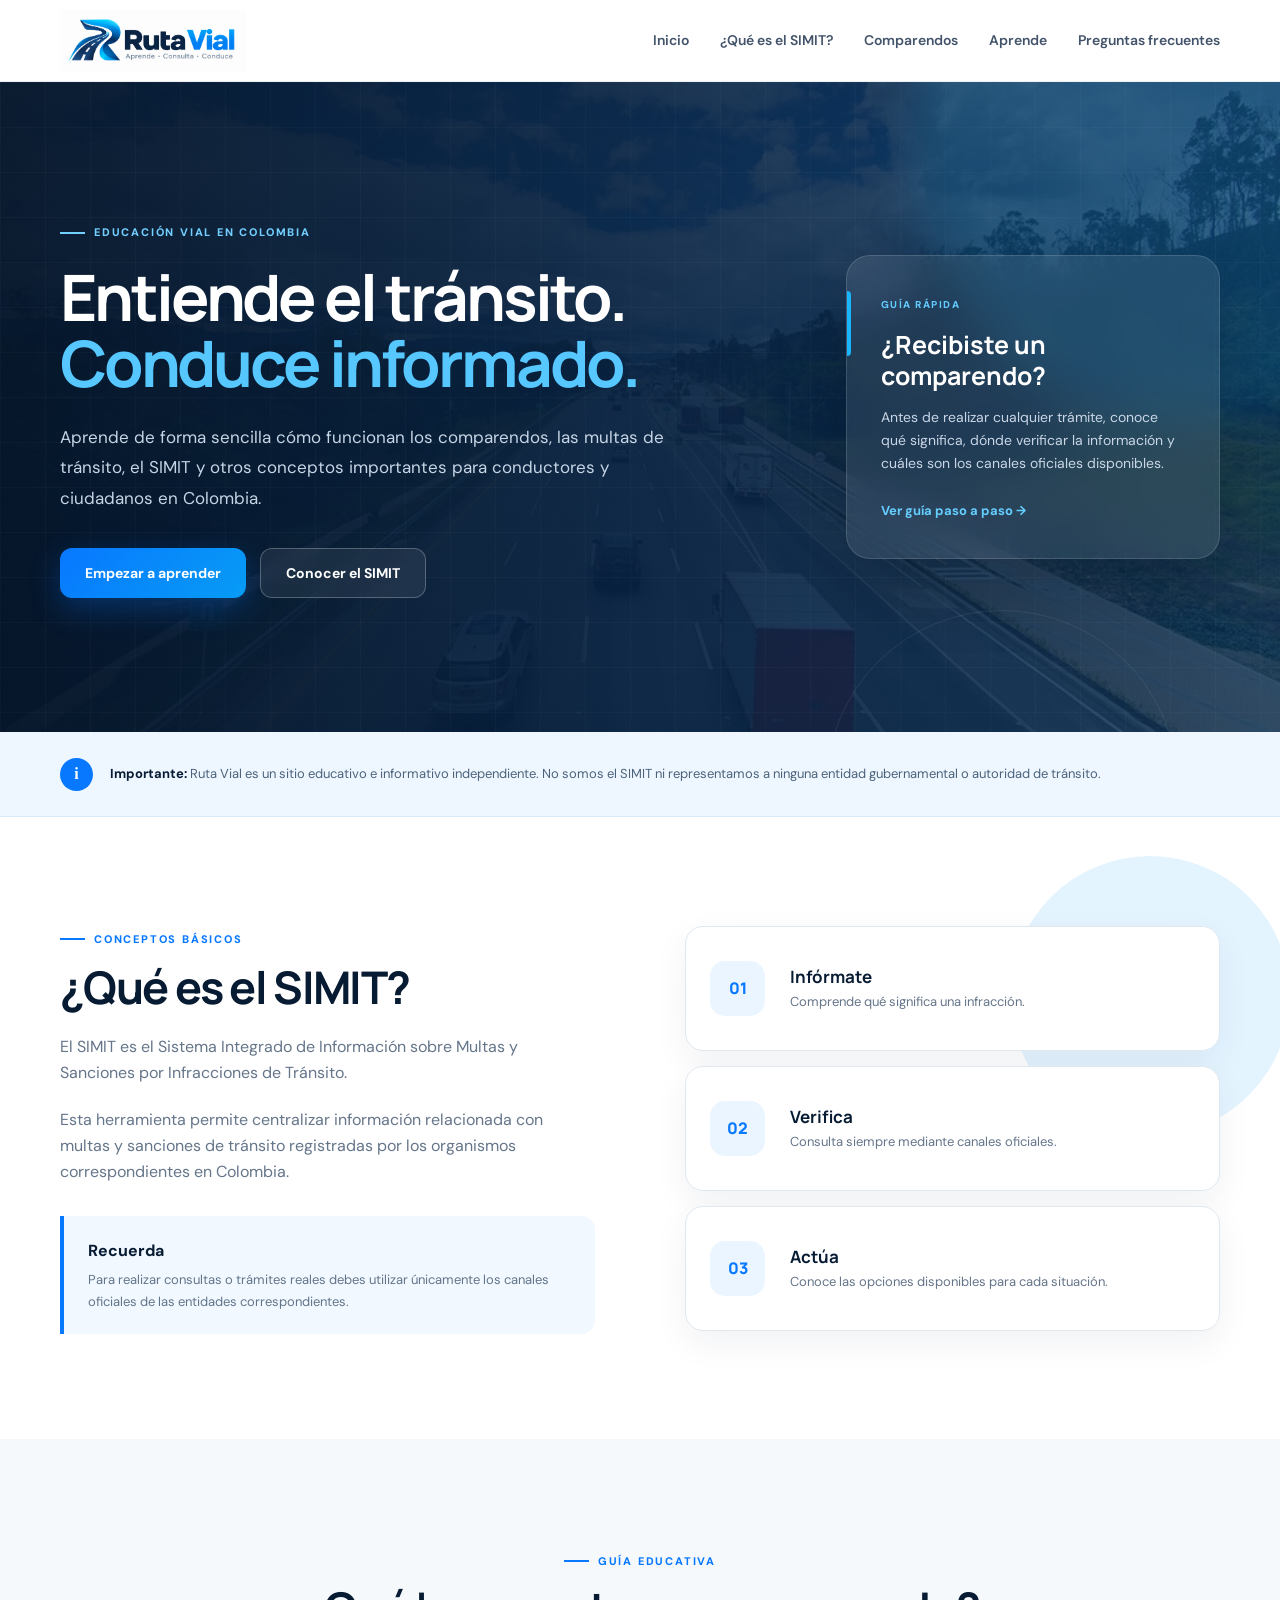
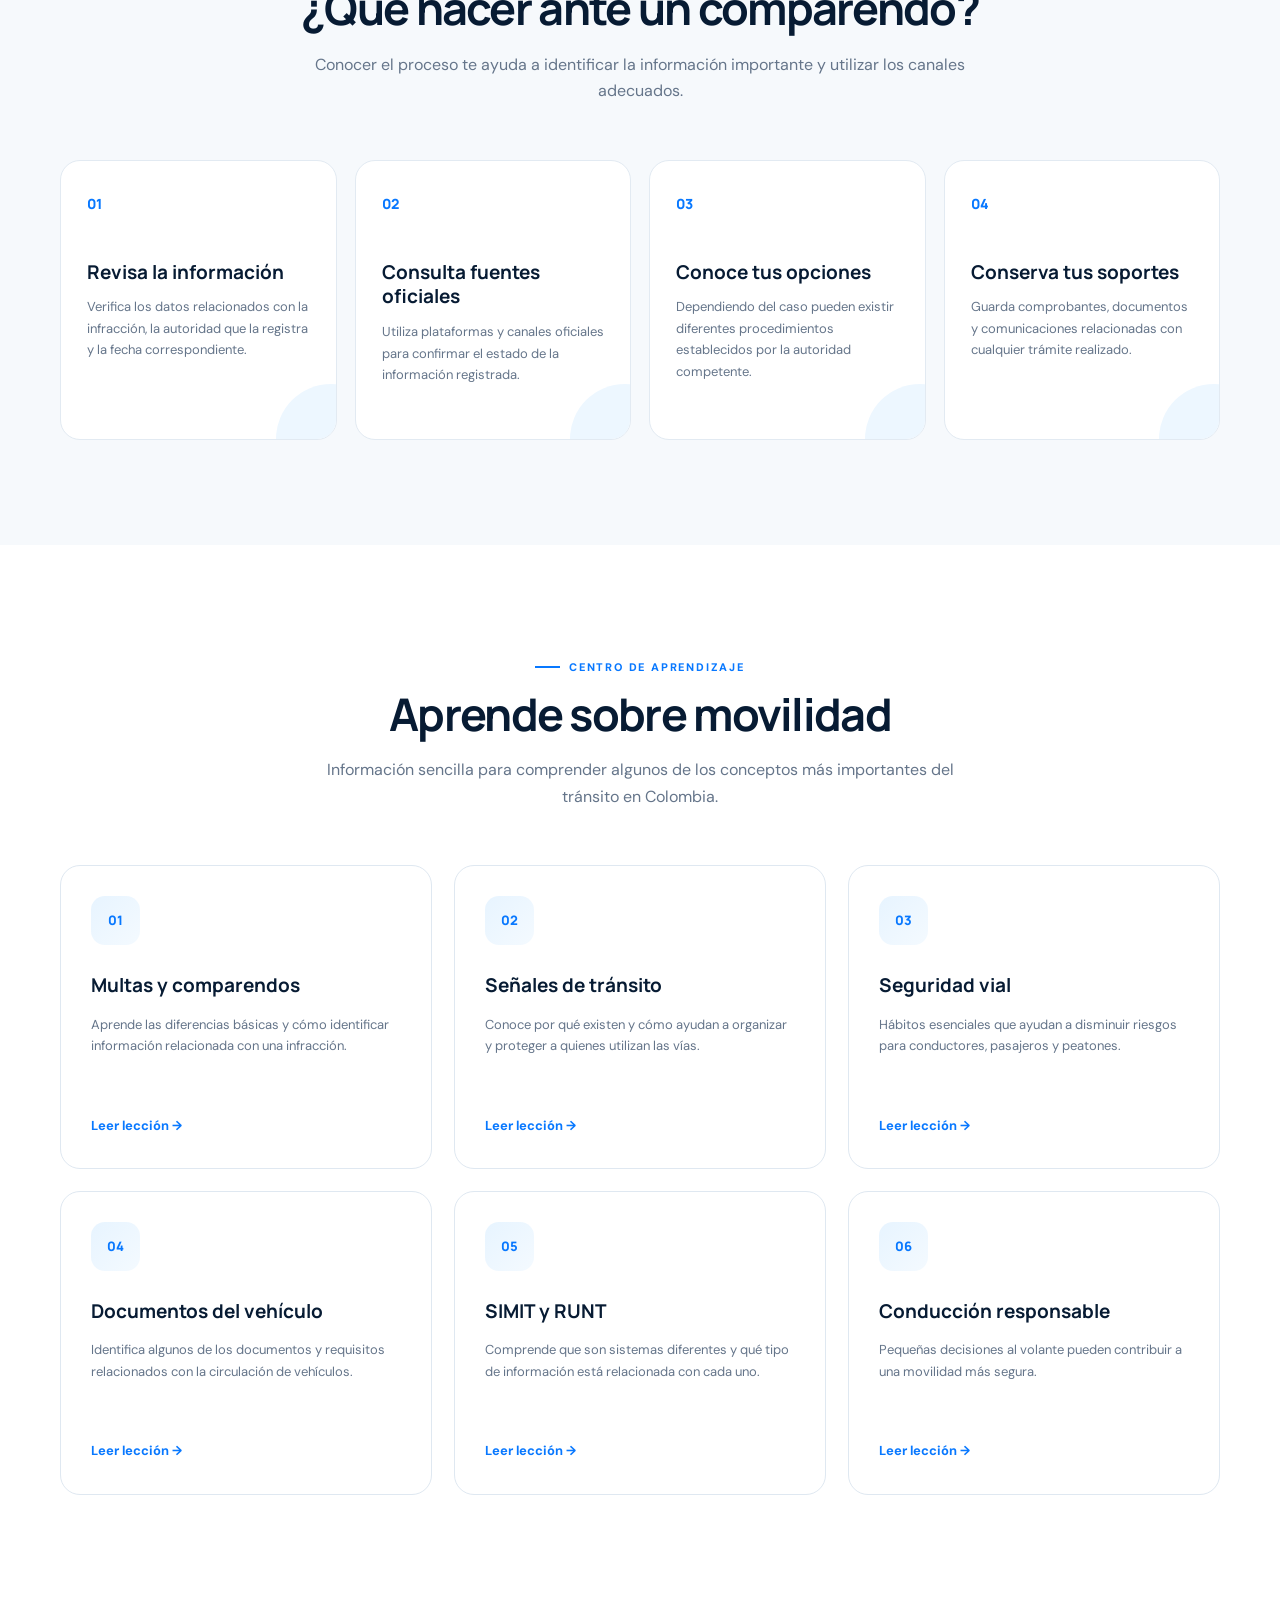
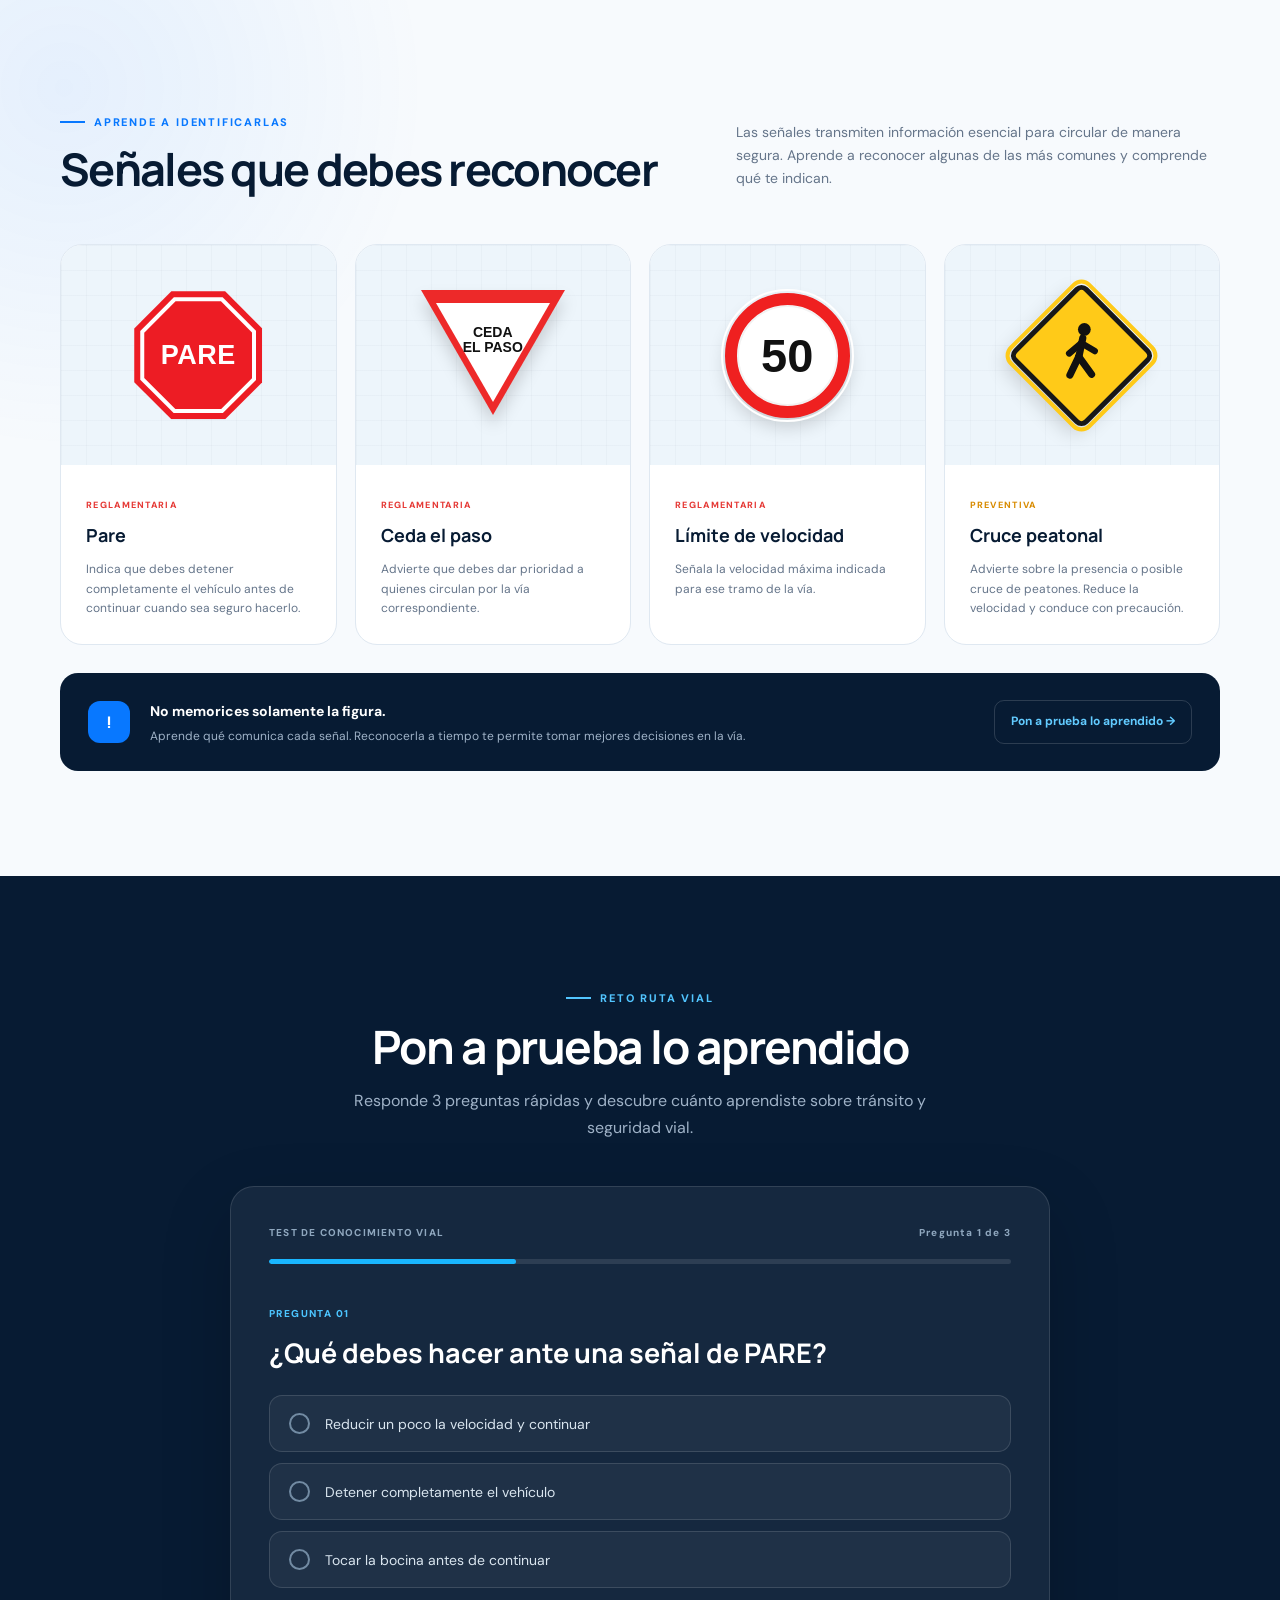
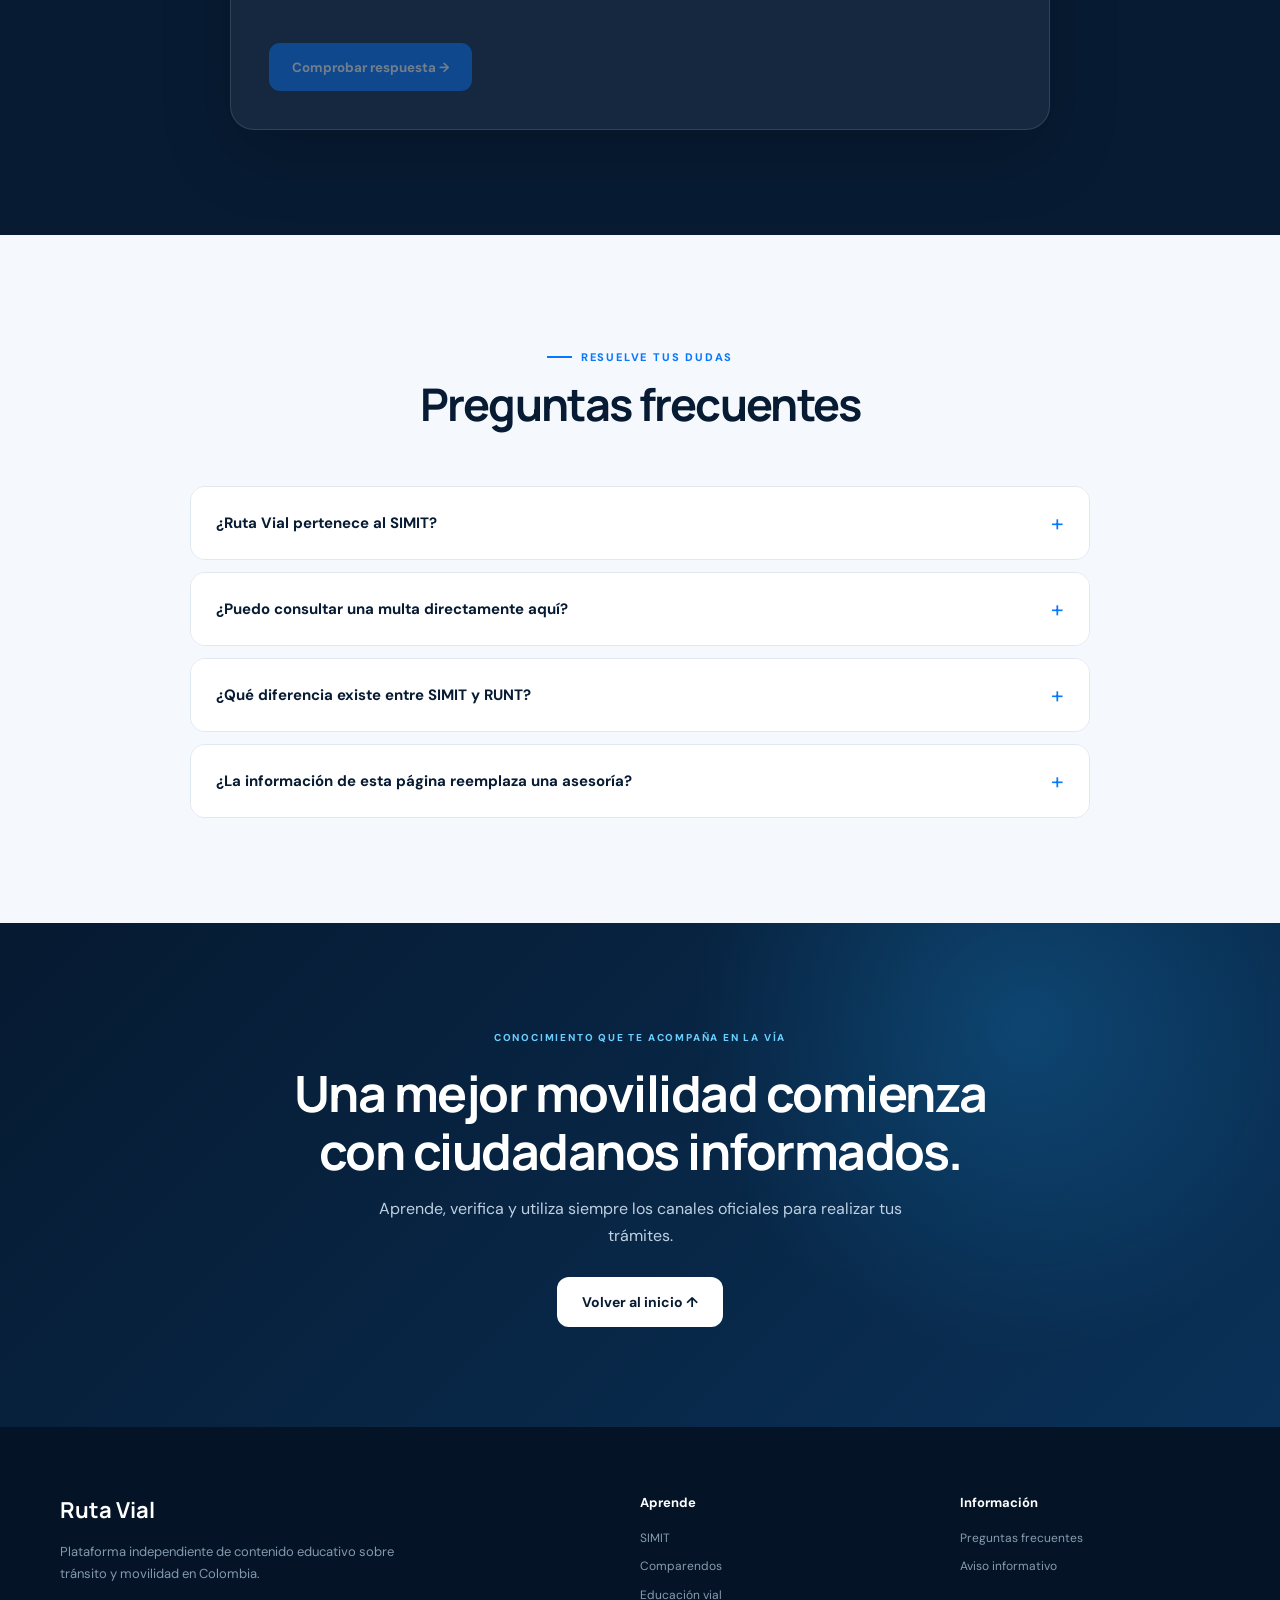
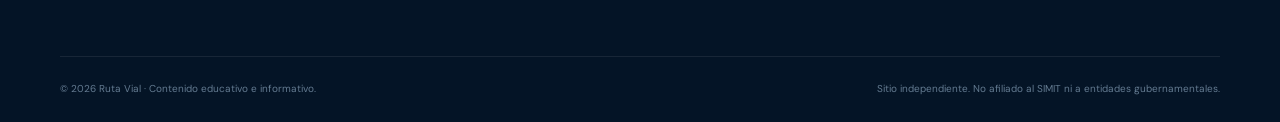
==== index.html @ 4fb07c7c "Add files via upload" ====
<!DOCTYPE html>
<html lang="es">
<head>
    <meta charset="UTF-8">
    <meta name="viewport" content="width=device-width, initial-scale=1.0">

    <title>Ruta Vial | Aprende sobre tránsito y movilidad</title>

    <meta name="description"
          content="Portal educativo sobre tránsito, movilidad, comparendos, seguridad vial y herramientas de consulta en Colombia.">

    <link rel="stylesheet" href="estilos.css">
</head>

<body>

    <!-- =========================
         ENCABEZADO
    ========================== -->
    <header class="header">
        <div class="container nav-container">
             <a href="#inicio" class="logo">
             <img src="imagenes/logo-ruta-vial.png"
                alt="Ruta Vial - Aprende, Consulta, Conduce"
                class="logo-img">
            </a>

            <nav class="nav" id="nav">
                <a href="#inicio">Inicio</a>
                <a href="#simit">¿Qué es el SIMIT?</a>
                <a href="#comparendos">Comparendos</a>
                <a href="#aprende">Aprende</a>
                <a href="#preguntas">Preguntas frecuentes</a>
            </nav>

            <button class="menu-btn" id="menuBtn" aria-label="Abrir menú">
                ☰
            </button>

        </div>
    </header>


    <main>

        <!-- =========================
             PORTADA
        ========================== -->
        <section class="hero" id="inicio">

            <div class="hero-overlay"></div>

            <div class="container hero-content">

                <div class="hero-text">

                    <span class="hero-tag">
                        EDUCACIÓN VIAL EN COLOMBIA
                    </span>

                    <h1>
                        Entiende el tránsito.
                        <span>Conduce informado.</span>
                    </h1>

                    <p>
                        Aprende de forma sencilla cómo funcionan los comparendos,
                        las multas de tránsito, el SIMIT y otros conceptos importantes
                        para conductores y ciudadanos en Colombia.
                    </p>

                    <div class="hero-buttons">
                        <a href="#aprende" class="btn btn-primary">
                            Empezar a aprender
                        </a>

                        <a href="#simit" class="btn btn-secondary">
                            Conocer el SIMIT
                        </a>
                    </div>

                </div>

                <div class="hero-card">

                    <span class="card-label">GUÍA RÁPIDA</span>

                    <h3>¿Recibiste un comparendo?</h3>

                    <p>
                        Antes de realizar cualquier trámite, conoce qué significa,
                        dónde verificar la información y cuáles son los canales
                        oficiales disponibles.
                    </p>

                    <a href="#comparendos">
                        Ver guía paso a paso →
                    </a>

                </div>

            </div>

        </section>


        <!-- =========================
             AVISO INFORMATIVO
        ========================== -->
        <section class="notice">
            <div class="container notice-content">

                <div class="notice-icon">i</div>

                <p>
                    <strong>Importante:</strong>
                    Ruta Vial es un sitio educativo e informativo independiente.
                    No somos el SIMIT ni representamos a ninguna entidad gubernamental
                    o autoridad de tránsito.
                </p>

            </div>
        </section>


        <!-- =========================
             QUÉ ES EL SIMIT
        ========================== -->
        <section class="section simit-section" id="simit">

            <div class="container two-columns">

                <div class="section-text">

                    <span class="section-tag">
                        CONCEPTOS BÁSICOS
                    </span>

                    <h2>¿Qué es el SIMIT?</h2>

                    <p>
                        El SIMIT es el Sistema Integrado de Información sobre
                        Multas y Sanciones por Infracciones de Tránsito.
                    </p>

                    <p>
                        Esta herramienta permite centralizar información relacionada
                        con multas y sanciones de tránsito registradas por los
                        organismos correspondientes en Colombia.
                    </p>

                    <div class="info-box">
                        <strong>Recuerda</strong>

                        <p>
                            Para realizar consultas o trámites reales debes utilizar
                            únicamente los canales oficiales de las entidades
                            correspondientes.
                        </p>
                    </div>

                </div>


                <div class="simit-visual">

                    <div class="visual-card">
                        <span>01</span>
                        <h3>Infórmate</h3>
                        <p>Comprende qué significa una infracción.</p>
                    </div>

                    <div class="visual-card">
                        <span>02</span>
                        <h3>Verifica</h3>
                        <p>Consulta siempre mediante canales oficiales.</p>
                    </div>

                    <div class="visual-card">
                        <span>03</span>
                        <h3>Actúa</h3>
                        <p>Conoce las opciones disponibles para cada situación.</p>
                    </div>

                </div>

            </div>

        </section>


        <!-- =========================
             COMPARENDOS
        ========================== -->
        <section class="section comparendos-section" id="comparendos">

            <div class="container">

                <div class="section-header">

                    <span class="section-tag">GUÍA EDUCATIVA</span>

                    <h2>¿Qué hacer ante un comparendo?</h2>

                    <p>
                        Conocer el proceso te ayuda a identificar la información
                        importante y utilizar los canales adecuados.
                    </p>

                </div>


                <div class="steps">

                    <article class="step-card">
                        <span class="step-number">01</span>

                        <h3>Revisa la información</h3>

                        <p>
                            Verifica los datos relacionados con la infracción,
                            la autoridad que la registra y la fecha correspondiente.
                        </p>
                    </article>


                    <article class="step-card">
                        <span class="step-number">02</span>

                        <h3>Consulta fuentes oficiales</h3>

                        <p>
                            Utiliza plataformas y canales oficiales para confirmar
                            el estado de la información registrada.
                        </p>
                    </article>


                    <article class="step-card">
                        <span class="step-number">03</span>

                        <h3>Conoce tus opciones</h3>

                        <p>
                            Dependiendo del caso pueden existir diferentes
                            procedimientos establecidos por la autoridad competente.
                        </p>
                    </article>


                    <article class="step-card">
                        <span class="step-number">04</span>

                        <h3>Conserva tus soportes</h3>

                        <p>
                            Guarda comprobantes, documentos y comunicaciones
                            relacionadas con cualquier trámite realizado.
                        </p>
                    </article>

                </div>

            </div>

        </section>


        <!-- =========================
             CENTRO DE APRENDIZAJE
        ========================== -->
        <section class="section learn-section" id="aprende">

            <div class="container">

                <div class="section-header">
                    <span class="section-tag">CENTRO DE APRENDIZAJE</span>

                    <h2>Aprende sobre movilidad</h2>

                    <p>
                        Información sencilla para comprender algunos de los
                        conceptos más importantes del tránsito en Colombia.
                    </p>
                </div>


                <div class="learning-grid">

                    <article class="learning-card">
                        <div class="learning-icon">01</div>

                        <h3>Multas y comparendos</h3>

                        <p>
                            Aprende las diferencias básicas y cómo identificar
                            información relacionada con una infracción.
                        </p>

                        <button class="learn-btn" data-topic="multas">
                            Leer lección
                        </button>
                    </article>


                    <article class="learning-card">
                        <div class="learning-icon">02</div>

                        <h3>Señales de tránsito</h3>

                        <p>
                            Conoce por qué existen y cómo ayudan a organizar
                            y proteger a quienes utilizan las vías.
                        </p>

                        <button class="learn-btn" data-topic="senales">
                            Leer lección
                        </button>
                    </article>


                    <article class="learning-card">
                        <div class="learning-icon">03</div>

                        <h3>Seguridad vial</h3>

                        <p>
                            Hábitos esenciales que ayudan a disminuir riesgos
                            para conductores, pasajeros y peatones.
                        </p>

                        <button class="learn-btn" data-topic="seguridad">
                            Leer lección
                        </button>
                    </article>


                    <article class="learning-card">
                        <div class="learning-icon">04</div>

                        <h3>Documentos del vehículo</h3>

                        <p>
                            Identifica algunos de los documentos y requisitos
                            relacionados con la circulación de vehículos.
                        </p>

                        <button class="learn-btn" data-topic="documentos">
                            Leer lección
                        </button>
                    </article>


                    <article class="learning-card">
                        <div class="learning-icon">05</div>

                        <h3>SIMIT y RUNT</h3>

                        <p>
                            Comprende que son sistemas diferentes y qué tipo
                            de información está relacionada con cada uno.
                        </p>

                        <button class="learn-btn" data-topic="sistemas">
                            Leer lección
                        </button>
                    </article>


                    <article class="learning-card">
                        <div class="learning-icon">06</div>

                        <h3>Conducción responsable</h3>

                        <p>
                            Pequeñas decisiones al volante pueden contribuir
                            a una movilidad más segura.
                        </p>

                        <button class="learn-btn" data-topic="conduccion">
                            Leer lección
                        </button>
                    </article>

                </div>

            </div>

        </section>
           <!-- =========================
     SEÑALES DE TRÁNSITO
========================== -->
<section class="section signs-section" id="senales">

    <div class="container">

        <div class="signs-heading">

            <div>
                <span class="section-tag">APRENDE A IDENTIFICARLAS</span>
                <h2>Señales que debes reconocer</h2>
            </div>

            <p>
                Las señales transmiten información esencial para circular
                de manera segura. Aprende a reconocer algunas de las más
                comunes y comprende qué te indican.
            </p>

        </div>


        <div class="signs-grid">

            <!-- PARE -->
            <article class="sign-card">
                <div class="sign-visual">
                    <div class="stop-sign">
                        <span>PARE</span>
                    </div>
                </div>

                <div class="sign-info">
                    <span class="sign-type">REGLAMENTARIA</span>
                    <h3>Pare</h3>
                    <p>
                        Indica que debes detener completamente el vehículo
                        antes de continuar cuando sea seguro hacerlo.
                    </p>
                </div>
            </article>


            <!-- CEDA EL PASO -->
            <article class="sign-card">
                <div class="sign-visual">
                    <div class="yield-sign">
                        <div></div>
                    </div>
                </div>

                <div class="sign-info">
                    <span class="sign-type">REGLAMENTARIA</span>
                    <h3>Ceda el paso</h3>
                    <p>
                        Advierte que debes dar prioridad a quienes circulan
                        por la vía correspondiente.
                    </p>
                </div>
            </article>


            <!-- VELOCIDAD -->
            <article class="sign-card">
                <div class="sign-visual">
                    <div class="speed-sign">
                        <span>50</span>
                    </div>
                </div>

                <div class="sign-info">
                    <span class="sign-type">REGLAMENTARIA</span>
                    <h3>Límite de velocidad</h3>
                    <p>
                        Señala la velocidad máxima indicada para ese tramo
                        de la vía.
                    </p>
                </div>
            </article>

            
        <!-- CRUCE PEATONAL -->
<article class="sign-card">

    <div class="sign-visual">
     <div class="pedestrian-sign">
    <svg class="pedestrian-svg"
         viewBox="0 0 64 90"
         xmlns="http://www.w3.org/2000/svg">

        <!-- cabeza -->
        <circle cx="36" cy="12" r="8" fill="currentColor"/>

        <!-- cuerpo -->
        <path
            d="M34 23
               L29 47"
            stroke="currentColor"
            stroke-width="9"
            stroke-linecap="round"
        />

        <!-- brazo hacia adelante -->
        <path
            d="M32 29
               L49 39"
            stroke="currentColor"
            stroke-width="8"
            stroke-linecap="round"
        />

        <!-- brazo hacia atrás -->
        <path
            d="M31 30
               L17 42"
            stroke="currentColor"
            stroke-width="8"
            stroke-linecap="round"
        />

        <!-- pierna hacia adelante -->
        <path
            d="M29 46
               L45 68"
            stroke="currentColor"
            stroke-width="9"
            stroke-linecap="round"
        />

        <!-- pierna hacia atrás -->
        <path
            d="M29 46
               L18 69"
            stroke="currentColor"
            stroke-width="9"
            stroke-linecap="round"
        />
    </svg>
</div>

    </div>

    <div class="sign-info">

        <span class="sign-type warning-label">
            PREVENTIVA
        </span>

        <h3>Cruce peatonal</h3>

        <p>
            Advierte sobre la presencia o posible cruce de peatones.
            Reduce la velocidad y conduce con precaución.
        </p>

    </div>

</article>
        </div>


        <div class="signs-tip">

            <div class="tip-symbol">!</div>

            <div>
                <strong>No memorices solamente la figura.</strong>
                <p>
                    Aprende qué comunica cada señal. Reconocerla a tiempo
                    te permite tomar mejores decisiones en la vía.
                </p>
            </div>

            <a href="#test-vial">
                Pon a prueba lo aprendido →
            </a>

        </div>

    </div>

</section>
<!-- =========================
     TEST DE CONOCIMIENTO VIAL
========================== -->

<section class="section test-section" id="test-vial">

    <div class="container">

        <div class="test-header">
            <span class="section-tag">RETO RUTA VIAL</span>
            <h2>Pon a prueba lo aprendido</h2>
            <p>
                Responde 3 preguntas rápidas y descubre cuánto aprendiste
                sobre tránsito y seguridad vial.
            </p>
        </div>

        <div class="test-box">

            <div class="test-top">
                <span>TEST DE CONOCIMIENTO VIAL</span>
                <span id="questionCounter">Pregunta 1 de 3</span>
            </div>

            <div class="test-progress">
                <div id="progressBar"></div>
            </div>

            <div id="quizContent">

                <span class="question-number">PREGUNTA 01</span>

                <h3 id="questionText">
                    ¿Qué debes hacer ante una señal de PARE?
                </h3>

                <div class="answers" id="answers"></div>

                <div class="quiz-feedback" id="quizFeedback"></div>

                <button class="quiz-next" id="nextQuestion" disabled>
                    Comprobar respuesta →
                </button>

            </div>

            <div class="quiz-result" id="quizResult">

                <span class="result-label">RESULTADO FINAL</span>

                <div class="result-score">
                    <strong id="finalScore">0/3</strong>
                </div>

                <h3 id="resultTitle">¡Reto completado!</h3>

                <p id="resultText"></p>

                <button id="restartQuiz">
                    Volver a intentarlo
                </button>

            </div>

        </div>

    </div>

</section>
        <!-- =========================
             PREGUNTAS FRECUENTES
        ========================== -->
        <section class="section faq-section" id="preguntas">

            <div class="container faq-container">

                <div class="section-header">
                    <span class="section-tag">RESUELVE TUS DUDAS</span>

                    <h2>Preguntas frecuentes</h2>
                </div>


                <div class="faq">

                    <div class="faq-item">
                        <button class="faq-question">
                            ¿Ruta Vial pertenece al SIMIT?
                            <span>+</span>
                        </button>

                        <div class="faq-answer">
                            <p>
                                No. Ruta Vial es un proyecto educativo independiente
                                creado para explicar conceptos relacionados con
                                tránsito y movilidad.
                            </p>
                        </div>
                    </div>


                    <div class="faq-item">
                        <button class="faq-question">
                            ¿Puedo consultar una multa directamente aquí?
                            <span>+</span>
                        </button>

                        <div class="faq-answer">
                            <p>
                                No. Este sitio no solicita números de identificación,
                                placas ni información personal para consultar multas.
                                Las consultas reales deben realizarse mediante
                                plataformas oficiales.
                            </p>
                        </div>
                    </div>


                    <div class="faq-item">
                        <button class="faq-question">
                            ¿Qué diferencia existe entre SIMIT y RUNT?
                            <span>+</span>
                        </button>

                        <div class="faq-answer">
                            <p>
                                Son sistemas diferentes. El SIMIT está relacionado
                                con información sobre multas y sanciones de tránsito,
                                mientras que el RUNT integra distintos registros
                                relacionados con tránsito y transporte.
                            </p>
                        </div>
                    </div>


                    <div class="faq-item">
                        <button class="faq-question">
                            ¿La información de esta página reemplaza una asesoría?
                            <span>+</span>
                        </button>

                        <div class="faq-answer">
                            <p>
                                No. El contenido tiene fines educativos generales.
                                Para situaciones particulares debes consultar
                                directamente a la entidad competente.
                            </p>
                        </div>
                    </div>

                </div>

            </div>

        </section>


        <!-- =========================
             CIERRE
        ========================== -->
        <section class="final-section">

            <div class="container final-content">

                <span>CONOCIMIENTO QUE TE ACOMPAÑA EN LA VÍA</span>

                <h2>
                    Una mejor movilidad comienza
                    con ciudadanos informados.
                </h2>

                <p>
                    Aprende, verifica y utiliza siempre los canales oficiales
                    para realizar tus trámites.
                </p>

                <a href="#inicio" class="btn btn-light">
                    Volver al inicio ↑
                </a>

            </div>

        </section>

    </main>


    <!-- =========================
         FOOTER
    ========================== -->
    <footer class="footer">

        <div class="container footer-grid">

            <div>
                <h3>Ruta Vial</h3>

                <p>
                    Plataforma independiente de contenido educativo
                    sobre tránsito y movilidad en Colombia.
                </p>
            </div>

            <div>
                <h4>Aprende</h4>

                <a href="#simit">SIMIT</a>
                <a href="#comparendos">Comparendos</a>
                <a href="#aprende">Educación vial</a>
            </div>

            <div>
                <h4>Información</h4>

                <a href="#preguntas">Preguntas frecuentes</a>
                <a href="#inicio">Aviso informativo</a>
            </div>

        </div>

        <div class="container footer-bottom">

            <p>
                © 2026 Ruta Vial · Contenido educativo e informativo.
            </p>

            <p>
                Sitio independiente. No afiliado al SIMIT ni a entidades gubernamentales.
            </p>

        </div>

    </footer>


    <!-- =========================
         MODAL EDUCATIVO
    ========================== -->
    <div class="modal" id="lessonModal">

        <div class="modal-overlay" id="modalOverlay"></div>

        <div class="modal-content">

            <button class="modal-close" id="modalClose">
                ×
            </button>

            <span class="section-tag">
                LECCIÓN RUTA VIAL
            </span>

            <h2 id="modalTitle">
                Título
            </h2>

            <div id="modalBody">
                Contenido
            </div>

        </div>

    </div>


    <script src="script.js"></script>

</body>
</html>
---- estilos.css ----
/* =========================================================
   RUTA VIAL
   Landing educativa sobre tránsito y movilidad
========================================================= */

@import url('https://fonts.googleapis.com/css2?family=DM+Sans:wght@400;500;600;700&family=Manrope:wght@500;600;700;800&display=swap');

:root {
    --navy: #071b33;
    --navy-light: #0d2a4d;
    --blue: #0878ff;
    --blue-dark: #0061d5;
    --cyan: #19b6ff;
    --light-blue: #eaf5ff;
    --white: #ffffff;
    --background: #f6f9fc;
    --text: #17283c;
    --muted: #65758a;
    --border: #dfe8f1;

    --radius: 22px;
    --shadow: 0 20px 60px rgba(8, 35, 65, 0.10);
}

* {
    margin: 0;
    padding: 0;
    box-sizing: border-box;
}

html {
    scroll-behavior: smooth;
    scroll-padding-top: 85px;
}

body {
    font-family: "DM Sans", sans-serif;
    background: var(--white);
    color: var(--text);
    line-height: 1.65;
    overflow-x: hidden;
}

body.modal-open {
    overflow: hidden;
}

a {
    color: inherit;
    text-decoration: none;
}

button {
    font-family: inherit;
}

.container {
    width: min(1160px, calc(100% - 40px));
    margin: 0 auto;
}


/* =========================================================
   HEADER
========================================================= */

.header {
    position: sticky;
    top: 0;
    z-index: 1000;
    height: 82px;
    background: rgba(255, 255, 255, 0.94);
    backdrop-filter: blur(16px);
    border-bottom: 1px solid rgba(7, 27, 51, 0.07);
}

.nav-container {
    height: 100%;
    display: flex;
    align-items: center;
    justify-content: space-between;
}

.logo {
    display: flex;
    align-items: center;
    gap: 12px;
}

.logo-icon {
    width: 45px;
    height: 45px;
    display: grid;
    place-items: center;
    border-radius: 13px;
    background: linear-gradient(135deg, var(--blue), var(--cyan));
    color: white;
    font-family: "Manrope", sans-serif;
    font-weight: 800;
    font-size: 15px;
    box-shadow: 0 8px 25px rgba(8, 120, 255, 0.25);
}

.logo-text {
    display: flex;
    flex-direction: column;
    line-height: 1.2;
}

.logo-text strong {
    font-family: "Manrope", sans-serif;
    color: var(--navy);
    font-size: 18px;
}

.logo-text small {
    margin-top: 4px;
    color: var(--muted);
    font-size: 10px;
    letter-spacing: 0.5px;
}

.nav {
    display: flex;
    align-items: center;
    gap: 31px;
}

.nav a {
    position: relative;
    font-size: 14px;
    font-weight: 600;
    color: #42536a;
    transition: 0.25s;
}

.nav a::after {
    content: "";
    position: absolute;
    left: 0;
    bottom: -9px;
    width: 0;
    height: 2px;
    background: var(--blue);
    transition: 0.25s;
}

.nav a:hover {
    color: var(--blue);
}

.nav a:hover::after {
    width: 100%;
}

.menu-btn {
    display: none;
    border: 0;
    background: transparent;
    color: var(--navy);
    font-size: 27px;
    cursor: pointer;
}


/* =========================================================
   HERO
========================================================= */

.hero {
    position: relative;
    min-height: 650px;
    display: flex;
    align-items: center;
    overflow: hidden;
    background:
        linear-gradient(
            90deg,
            rgba(5, 22, 43, 0.97) 0%,
            rgba(7, 34, 65, 0.92) 48%,
            rgba(8, 50, 91, 0.78) 100%
        ),
        url("imagenes/carretera.jpg") center / cover no-repeat;
}

.hero::before {
    content: "";
    position: absolute;
    width: 550px;
    height: 550px;
    border-radius: 50%;
    background: rgba(25, 182, 255, 0.13);
    filter: blur(20px);
    right: -180px;
    top: -210px;
}

.hero::after {
    content: "";
    position: absolute;
    width: 350px;
    height: 350px;
    border-radius: 50%;
    border: 1px solid rgba(255, 255, 255, 0.08);
    right: 8%;
    bottom: -230px;
}

.hero-overlay {
    position: absolute;
    inset: 0;
    background-image:
        linear-gradient(rgba(255,255,255,.025) 1px, transparent 1px),
        linear-gradient(90deg, rgba(255,255,255,.025) 1px, transparent 1px);
    background-size: 45px 45px;
    pointer-events: none;
}

.hero-content {
    position: relative;
    z-index: 2;
    display: grid;
    grid-template-columns: 1.3fr 0.7fr;
    align-items: center;
    gap: 90px;
    padding: 90px 0;
}

.hero-text {
    max-width: 680px;
}

.hero-tag,
.section-tag {
    display: inline-flex;
    align-items: center;
    gap: 9px;
    color: var(--blue);
    font-weight: 800;
    font-size: 11px;
    letter-spacing: 1.8px;
}

.hero-tag {
    color: #72cfff;
    margin-bottom: 22px;
}

.hero-tag::before,
.section-tag::before {
    content: "";
    width: 25px;
    height: 2px;
    background: currentColor;
}

.hero h1 {
    max-width: 700px;
    font-family: "Manrope", sans-serif;
    font-size: clamp(44px, 5vw, 68px);
    line-height: 1.04;
    letter-spacing: -3px;
    color: white;
}

.hero h1 span {
    display: block;
    color: #57c7ff;
}

.hero-text > p {
    max-width: 610px;
    margin-top: 25px;
    color: #c6d5e5;
    font-size: 17px;
    line-height: 1.8;
}

.hero-buttons {
    display: flex;
    gap: 14px;
    margin-top: 35px;
}

.btn {
    min-height: 50px;
    display: inline-flex;
    align-items: center;
    justify-content: center;
    padding: 0 25px;
    border-radius: 12px;
    font-size: 14px;
    font-weight: 700;
    transition: 0.25s ease;
}

.btn-primary {
    color: white;
    background: linear-gradient(135deg, var(--blue), #079cf5);
    box-shadow: 0 10px 30px rgba(8, 120, 255, 0.27);
}

.btn-primary:hover {
    transform: translateY(-3px);
    box-shadow: 0 15px 35px rgba(8, 120, 255, 0.35);
}

.btn-secondary {
    color: white;
    border: 1px solid rgba(255, 255, 255, 0.25);
    background: rgba(255, 255, 255, 0.07);
    backdrop-filter: blur(8px);
}

.btn-secondary:hover {
    background: rgba(255, 255, 255, 0.13);
}


/* HERO CARD */

.hero-card {
    position: relative;
    padding: 34px;
    border: 1px solid rgba(255, 255, 255, 0.14);
    border-radius: 24px;
    background: rgba(255, 255, 255, 0.09);
    backdrop-filter: blur(18px);
    box-shadow: 0 25px 70px rgba(0, 0, 0, 0.17);
}

.hero-card::before {
    content: "";
    position: absolute;
    left: 0;
    top: 35px;
    width: 4px;
    height: 65px;
    background: var(--cyan);
    border-radius: 0 4px 4px 0;
}

.card-label {
    display: inline-block;
    margin-bottom: 15px;
    color: #63cbff;
    font-size: 10px;
    font-weight: 800;
    letter-spacing: 1.5px;
}

.hero-card h3 {
    color: white;
    font-family: "Manrope", sans-serif;
    font-size: 25px;
    line-height: 1.25;
}

.hero-card p {
    margin: 15px 0 22px;
    color: #c9d6e5;
    font-size: 14px;
}

.hero-card a {
    color: #65ceff;
    font-size: 13px;
    font-weight: 700;
}


/* =========================================================
   NOTICE
========================================================= */

.notice {
    background: #eef7ff;
    border-bottom: 1px solid #d9ebfa;
}

.notice-content {
    min-height: 84px;
    display: flex;
    align-items: center;
    gap: 17px;
}

.notice-icon {
    flex: 0 0 33px;
    width: 33px;
    height: 33px;
    display: grid;
    place-items: center;
    border-radius: 50%;
    background: var(--blue);
    color: white;
    font-family: Georgia, serif;
    font-weight: bold;
}

.notice p {
    color: #4c637b;
    font-size: 13px;
}

.notice strong {
    color: var(--navy);
}


/* =========================================================
   SECCIONES GENERALES
========================================================= */

.section {
    padding: 105px 0;
}

.section-header {
    max-width: 720px;
    margin: 0 auto 55px;
    text-align: center;
}

.section-header .section-tag {
    margin-bottom: 13px;
}

.section-header h2,
.section-text h2 {
    font-family: "Manrope", sans-serif;
    color: var(--navy);
    font-size: clamp(32px, 4vw, 45px);
    line-height: 1.15;
    letter-spacing: -1.7px;
}

.section-header p {
    max-width: 650px;
    margin: 17px auto 0;
    color: var(--muted);
}


/* =========================================================
   SIMIT
========================================================= */

.simit-section {
    background: white;
}

.two-columns {
    display: grid;
    grid-template-columns: 1fr 1fr;
    gap: 90px;
    align-items: center;
}

.section-text .section-tag {
    margin-bottom: 14px;
}

.section-text > p {
    margin-top: 20px;
    color: var(--muted);
    font-size: 16px;
}

.info-box {
    margin-top: 30px;
    padding: 22px 24px;
    border-left: 4px solid var(--blue);
    border-radius: 0 14px 14px 0;
    background: #f1f8ff;
}

.info-box strong {
    display: block;
    color: var(--navy);
    margin-bottom: 5px;
}

.info-box p {
    color: #62758a;
    font-size: 13px;
}

.simit-visual {
    position: relative;
    display: grid;
    gap: 15px;
}

.simit-visual::before {
    content: "";
    position: absolute;
    width: 280px;
    height: 280px;
    border-radius: 50%;
    background: #e4f4ff;
    right: -70px;
    top: -70px;
    z-index: 0;
}

.visual-card {
    position: relative;
    z-index: 1;
    min-height: 125px;
    display: grid;
    grid-template-columns: 60px 1fr;
    grid-template-rows: auto auto;
    column-gap: 20px;
    align-items: center;
    padding: 24px;
    border: 1px solid var(--border);
    border-radius: 18px;
    background: white;
    box-shadow: 0 12px 35px rgba(8, 35, 65, 0.06);
    transition: 0.25s;
}

.visual-card:hover {
    transform: translateX(8px);
    border-color: #b6dcff;
}

.visual-card span {
    grid-row: 1 / 3;
    width: 55px;
    height: 55px;
    display: grid;
    place-items: center;
    border-radius: 15px;
    background: var(--light-blue);
    color: var(--blue);
    font-family: "Manrope", sans-serif;
    font-weight: 800;
}

.visual-card h3 {
    align-self: end;
    color: var(--navy);
    font-family: "Manrope", sans-serif;
    font-size: 17px;
}

.visual-card p {
    align-self: start;
    color: var(--muted);
    font-size: 13px;
}


/* =========================================================
   COMPARENDOS
========================================================= */

.comparendos-section {
    background: var(--background);
}

.steps {
    display: grid;
    grid-template-columns: repeat(4, 1fr);
    gap: 18px;
}

.step-card {
    position: relative;
    min-height: 280px;
    padding: 30px 26px;
    overflow: hidden;
    border: 1px solid #e2eaf2;
    border-radius: 20px;
    background: white;
    transition: 0.3s;
}

.step-card::after {
    content: "";
    position: absolute;
    width: 110px;
    height: 110px;
    right: -50px;
    bottom: -55px;
    border-radius: 50%;
    background: #edf7ff;
    transition: 0.3s;
}

.step-card:hover {
    transform: translateY(-7px);
    box-shadow: var(--shadow);
    border-color: transparent;
}

.step-card:hover::after {
    transform: scale(1.35);
}

.step-number {
    display: inline-block;
    margin-bottom: 45px;
    color: var(--blue);
    font-family: "Manrope", sans-serif;
    font-size: 14px;
    font-weight: 800;
}

.step-card h3 {
    margin-bottom: 12px;
    color: var(--navy);
    font-family: "Manrope", sans-serif;
    font-size: 19px;
    line-height: 1.3;
}

.step-card p {
    position: relative;
    z-index: 2;
    color: var(--muted);
    font-size: 13px;
}


/* =========================================================
   APRENDIZAJE
========================================================= */

.learn-section {
    background: white;
}

.learning-grid {
    display: grid;
    grid-template-columns: repeat(3, 1fr);
    gap: 22px;
}

.learning-card {
    padding: 30px;
    border: 1px solid var(--border);
    border-radius: 20px;
    background: white;
    transition: 0.3s;
}

.learning-card:hover {
    transform: translateY(-6px);
    border-color: #b9ddff;
    box-shadow: var(--shadow);
}

.learning-icon {
    width: 49px;
    height: 49px;
    display: grid;
    place-items: center;
    margin-bottom: 25px;
    border-radius: 14px;
    background: linear-gradient(135deg, #e7f4ff, #f4faff);
    color: var(--blue);
    font-family: "Manrope", sans-serif;
    font-size: 13px;
    font-weight: 800;
}

.learning-card h3 {
    color: var(--navy);
    font-family: "Manrope", sans-serif;
    font-size: 19px;
}

.learning-card p {
    min-height: 75px;
    margin: 12px 0 23px;
    color: var(--muted);
    font-size: 13px;
}

.learn-btn {
    padding: 0;
    border: 0;
    background: transparent;
    color: var(--blue);
    font-size: 13px;
    font-weight: 700;
    cursor: pointer;
}

.learn-btn::after {
    content: " →";
}

.learn-btn:hover {
    color: var(--blue-dark);
}


/* =========================================================
   FAQ
========================================================= */

.faq-section {
    background: #f5f9fd;
}

.faq-container {
    max-width: 900px;
}

.faq {
    display: grid;
    gap: 12px;
}

.faq-item {
    overflow: hidden;
    border: 1px solid #dfe8f1;
    border-radius: 15px;
    background: white;
}

.faq-question {
    width: 100%;
    min-height: 72px;
    display: flex;
    align-items: center;
    justify-content: space-between;
    gap: 20px;
    padding: 0 25px;
    border: 0;
    background: white;
    color: var(--navy);
    text-align: left;
    font-size: 15px;
    font-weight: 700;
    cursor: pointer;
}

.faq-question span {
    color: var(--blue);
    font-size: 23px;
    font-weight: 400;
    transition: 0.25s;
}

.faq-answer {
    max-height: 0;
    overflow: hidden;
    transition: max-height 0.35s ease;
}

.faq-answer p {
    padding: 0 25px 24px;
    color: var(--muted);
    font-size: 14px;
}

.faq-item.active .faq-answer {
    max-height: 220px;
}

.faq-item.active .faq-question span {
    transform: rotate(45deg);
}


/* =========================================================
   FINAL
========================================================= */

.final-section {
    position: relative;
    overflow: hidden;
    padding: 100px 0;
    background:
        radial-gradient(circle at 80% 20%, rgba(31, 173, 255, 0.22), transparent 30%),
        linear-gradient(135deg, #061a31, #0a3158);
}

.final-content {
    position: relative;
    z-index: 2;
    max-width: 760px;
    text-align: center;
}

.final-content > span {
    color: #68cfff;
    font-size: 10px;
    font-weight: 800;
    letter-spacing: 1.8px;
}

.final-content h2 {
    margin: 16px 0;
    color: white;
    font-family: "Manrope", sans-serif;
    font-size: clamp(34px, 4vw, 50px);
    line-height: 1.15;
    letter-spacing: -1.5px;
}

.final-content p {
    max-width: 590px;
    margin: 0 auto 28px;
    color: #bed0e1;
}

.btn-light {
    background: white;
    color: var(--navy);
}

.btn-light:hover {
    transform: translateY(-3px);
}


/* =========================================================
   FOOTER
========================================================= */

.footer {
    padding: 65px 0 25px;
    background: #041426;
    color: white;
}

.footer-grid {
    display: grid;
    grid-template-columns: 2fr 1fr 1fr;
    gap: 60px;
    padding-bottom: 50px;
}

.footer h3 {
    margin-bottom: 13px;
    font-family: "Manrope", sans-serif;
    font-size: 22px;
}

.footer h4 {
    margin-bottom: 15px;
    font-size: 13px;
}

.footer-grid p {
    max-width: 370px;
    color: #8399af;
    font-size: 13px;
}

.footer-grid a {
    display: block;
    width: fit-content;
    margin-top: 9px;
    color: #879cb0;
    font-size: 12px;
    transition: 0.2s;
}

.footer-grid a:hover {
    color: white;
}

.footer-bottom {
    display: flex;
    justify-content: space-between;
    gap: 30px;
    padding-top: 24px;
    border-top: 1px solid rgba(255,255,255,.08);
}

.footer-bottom p {
    color: #647b91;
    font-size: 10px;
}


/* =========================================================
   MODAL
========================================================= */

.modal {
    position: fixed;
    inset: 0;
    z-index: 2000;
    display: flex;
    align-items: center;
    justify-content: center;
    padding: 25px;
    opacity: 0;
    visibility: hidden;
    transition: 0.25s;
}

.modal.active {
    opacity: 1;
    visibility: visible;
}

.modal-overlay {
    position: absolute;
    inset: 0;
    background: rgba(2, 15, 30, 0.75);
    backdrop-filter: blur(5px);
}

.modal-content {
    position: relative;
    z-index: 2;
    width: min(650px, 100%);
    max-height: 85vh;
    overflow-y: auto;
    padding: 42px;
    border-radius: 22px;
    background: white;
    box-shadow: 0 30px 90px rgba(0,0,0,.3);
    transform: translateY(25px);
    transition: 0.3s;
}

.modal.active .modal-content {
    transform: translateY(0);
}

.modal-close {
    position: absolute;
    right: 20px;
    top: 17px;
    width: 38px;
    height: 38px;
    border: 0;
    border-radius: 50%;
    background: #eef5fb;
    color: var(--navy);
    font-size: 25px;
    cursor: pointer;
}

.modal-content h2 {
    margin: 15px 0;
    color: var(--navy);
    font-family: "Manrope", sans-serif;
    font-size: 30px;
}

#modalBody {
    color: var(--muted);
    font-size: 14px;
}

#modalBody p {
    margin-bottom: 15px;
}

#modalBody strong {
    color: var(--navy);
}


/* =========================================================
   RESPONSIVE
========================================================= */

@media (max-width: 1000px) {

    .nav {
        position: absolute;
        top: 82px;
        left: 20px;
        right: 20px;
        display: none;
        flex-direction: column;
        align-items: stretch;
        gap: 0;
        padding: 15px;
        border: 1px solid var(--border);
        border-radius: 16px;
        background: white;
        box-shadow: var(--shadow);
    }

    .nav.active {
        display: flex;
    }

    .nav a {
        padding: 13px;
    }

    .nav a::after {
        display: none;
    }

    .menu-btn {
        display: block;
    }

    .hero-content {
        grid-template-columns: 1fr;
        gap: 45px;
    }

    .hero-card {
        max-width: 550px;
    }

    .two-columns {
        grid-template-columns: 1fr;
        gap: 55px;
    }

    .steps {
        grid-template-columns: repeat(2, 1fr);
    }

    .learning-grid {
        grid-template-columns: repeat(2, 1fr);
    }
}


@media (max-width: 650px) {

    .container {
        width: min(100% - 30px, 1160px);
    }

    .header {
        height: 72px;
    }

    .nav {
        top: 72px;
        left: 15px;
        right: 15px;
    }

    .logo-icon {
        width: 40px;
        height: 40px;
    }

    .logo-text strong {
        font-size: 16px;
    }

    .logo-text small {
        display: none;
    }

    .hero {
        min-height: auto;
    }

    .hero-content {
        padding: 80px 0 65px;
    }

    .hero h1 {
        font-size: 42px;
        letter-spacing: -2px;
    }

    .hero-text > p {
        font-size: 15px;
    }

    .hero-buttons {
        flex-direction: column;
    }

    .btn {
        width: 100%;
    }

    .hero-card {
        padding: 28px;
    }

    .notice-content {
        padding: 18px 0;
        align-items: flex-start;
    }

    .section {
        padding: 75px 0;
    }

    .section-header {
        margin-bottom: 40px;
    }

    .steps,
    .learning-grid {
        grid-template-columns: 1fr;
    }

    .step-card {
        min-height: 240px;
    }

    .step-number {
        margin-bottom: 30px;
    }

    .learning-card p {
        min-height: auto;
    }

    .footer-grid {
        grid-template-columns: 1fr;
        gap: 35px;
    }

    .footer-bottom {
        flex-direction: column;
        gap: 8px;
    }

    .modal-content {
        padding: 35px 25px;
    }
}
/* LOGO RUTA VIAL */

.logo {
    display: flex;
    align-items: center;
    height: 100%;
}

.logo-img {
    display: block;
    width: 205px;
    height: 62px;
    object-fit: contain;
    object-position: left center;
}

@media (max-width: 650px) {
    .logo-img {
        width: 175px;
        height: 54px;
    }
}
/* =========================================================
   SEÑALES DE TRÁNSITO
========================================================= */

.signs-section {
    position: relative;
    overflow: hidden;
    background:
        radial-gradient(circle at 5% 10%, rgba(8,120,255,.08), transparent 25%),
        #f7fafd;
}

.signs-heading {
    display: grid;
    grid-template-columns: 1fr 0.8fr;
    align-items: end;
    gap: 70px;
    margin-bottom: 50px;
}

.signs-heading .section-tag {
    margin-bottom: 14px;
}

.signs-heading h2 {
    max-width: 600px;
    font-family: "Manrope", sans-serif;
    color: var(--navy);
    font-size: clamp(32px, 4vw, 45px);
    line-height: 1.1;
    letter-spacing: -1.7px;
}

.signs-heading > p {
    padding-bottom: 4px;
    color: var(--muted);
    font-size: 14px;
}


/* TARJETAS */

.signs-grid {
    display: grid;
    grid-template-columns: repeat(4, 1fr);
    gap: 18px;
}

.sign-card {
    overflow: hidden;
    border: 1px solid #dfe8f1;
    border-radius: 22px;
    background: white;
    transition: .3s ease;
}

.sign-card:hover {
    transform: translateY(-8px);
    border-color: transparent;
    box-shadow: 0 22px 55px rgba(7, 32, 61, .11);
}

.sign-visual {
    height: 205px;
    display: grid;
    place-items: center;
    background:
        linear-gradient(rgba(7,27,51,.025) 1px, transparent 1px),
        linear-gradient(90deg, rgba(7,27,51,.025) 1px, transparent 1px),
        #edf5fb;
    background-size: 25px 25px;
}

.sign-info {
    padding: 25px;
}

.sign-type {
    display: inline-block;
    margin-bottom: 8px;
    color: #e53935;
    font-size: 9px;
    font-weight: 800;
    letter-spacing: 1.3px;
}

.warning-label {
    color: #d88b00;
}

.sign-info h3 {
    color: var(--navy);
    font-family: "Manrope", sans-serif;
    font-size: 18px;
}

.sign-info p {
    margin-top: 9px;
    color: var(--muted);
    font-size: 12px;
    line-height: 1.65;
}
/* =========================================================
   SEÑALES - DISEÑO MEJORADO
========================================================= */
 /* =========================================================
   SEÑAL PARE - CORREGIDA
========================================================= */

.stop-sign {
    position: relative;

    width: 128px;
    height: 128px;

    display: flex;
    align-items: center;
    justify-content: center;

    background: #ed1c24;

    clip-path: polygon(
        29% 0%,
        71% 0%,
        100% 29%,
        100% 71%,
        71% 100%,
        29% 100%,
        0% 71%,
        0% 29%
    );

    filter: drop-shadow(0 10px 9px rgba(0,0,0,.18));

    transition: transform .3s ease;
}

/* octágono blanco interior */

.stop-sign::before {
    content: "";

    position: absolute;
    inset: 6px;

    background: white;

    clip-path: polygon(
        29% 0%,
        71% 0%,
        100% 29%,
        100% 71%,
        71% 100%,
        29% 100%,
        0% 71%,
        0% 29%
    );
}

/* octágono rojo interior */

.stop-sign::after {
    content: "";

    position: absolute;
    inset: 10px;

    background: #ed1c24;

    clip-path: polygon(
        29% 0%,
        71% 0%,
        100% 29%,
        100% 71%,
        71% 100%,
        29% 100%,
        0% 71%,
        0% 29%
    );
}

.stop-sign span {
    position: relative;
    z-index: 5;

    color: white;

    font-family: Arial, Helvetica, sans-serif;
    font-size: 27px;
    font-weight: 900;
    letter-spacing: .5px;
}

/* =========================================================
   CEDA EL PASO
========================================================= */

.yield-sign {
    position: relative;

    width: 145px;
    height: 130px;

    filter:
        drop-shadow(0 10px 8px rgba(0,0,0,.16));
}

/* triángulo rojo */

.yield-sign::before {
    content: "";

    position: absolute;
    left: 50%;
    top: 0;

    transform: translateX(-50%);

    width: 0;
    height: 0;

    border-left: 72px solid transparent;
    border-right: 72px solid transparent;
    border-top: 125px solid #ed2929;
}

/* interior blanco */

.yield-sign::after {
    content: "";

    position: absolute;
    left: 50%;
    top: 13px;

    transform: translateX(-50%);

    width: 0;
    height: 0;

    border-left: 57px solid transparent;
    border-right: 57px solid transparent;
    border-top: 99px solid white;
}

.yield-sign div {
    position: absolute;
    z-index: 5;

    top: 35px;
    left: 50%;

    transform: translateX(-50%);

    width: 80px;

    color: #111;

    font-family: Arial, sans-serif;
    font-size: 14px;
    font-weight: 900;
    line-height: 1.05;
    text-align: center;
}

/* agrega el texto automáticamente */

.yield-sign div::before {
    content: "CEDA";
    display: block;
}

.yield-sign div::after {
    content: "EL PASO";
    display: block;
}


/* =========================================================
   LÍMITE DE VELOCIDAD
========================================================= */

.speed-sign {
    position: relative;

    width: 125px;
    height: 125px;

    display: grid;
    place-items: center;

    border: 12px solid #ef2020;
    border-radius: 50%;

    background: white;

    box-shadow:
        0 9px 18px rgba(0,0,0,.16),
        inset 0 0 0 2px rgba(0,0,0,.05);
}

.speed-sign::before {
    content: "";

    position: absolute;
    inset: -16px;

    border: 2px solid white;
    border-radius: 50%;

    pointer-events: none;
}

.speed-sign span {
    color: #111;

    font-family: Arial, sans-serif;
    font-size: 47px;
    font-weight: 900;
}


/* =========================================================
   CURVA PELIGROSA
========================================================= */
 /* =========================================================
   SEÑAL CURVAS SUCESIVAS
========================================================= */

.warning-sign {
    position: relative;

    width: 105px;
    height: 105px;

    display: flex;
    align-items: center;
    justify-content: center;

    background: #ffca18;

    border: 5px solid #151515;
    border-radius: 9px;

    transform: rotate(45deg);

    box-shadow: 0 10px 18px rgba(0,0,0,.16);

    transition: transform .3s ease;
}

/* borde amarillo exterior */

.warning-sign::before {
    content: "";

    position: absolute;
    inset: -10px;

    border: 4px solid #ffca18;
    border-radius: 13px;

    pointer-events: none;
}


/* símbolo interior */

.winding-road {
    position: relative;

    width: 42px;
    height: 67px;

    transform: rotate(-45deg);
}


/* carretera vertical */

.winding-road::before {
    content: "";

    position: absolute;

    left: 17px;
    top: 2px;

    width: 9px;
    height: 63px;

    background: #111;

    border-radius: 8px;

    transform:
        skewX(-10deg);
}


/* primera curva */

.winding-road::after {
    content: "";

    position: absolute;

    left: 7px;
    top: 15px;

    width: 27px;
    height: 22px;

    border: 8px solid #111;

    border-left-color: transparent;
    border-bottom-color: transparent;

    border-radius: 50%;

    transform: rotate(35deg);
}


/* flecha superior */

.road-top {
    position: absolute;

    top: -5px;
    left: 11px;

    width: 0;
    height: 0;

    border-left: 10px solid transparent;
    border-right: 10px solid transparent;
    border-bottom: 18px solid #111;

    transform: rotate(4deg);
}


/* segunda curva */

.road-middle {
    position: absolute;

    left: 7px;
    top: 31px;

    width: 28px;
    height: 22px;

    border: 8px solid #111;

    border-right-color: transparent;
    border-top-color: transparent;

    border-radius: 50%;

    transform: rotate(20deg);
}


/* tramo inferior */

.road-bottom {
    position: absolute;

    left: 17px;
    bottom: 0;

    width: 9px;
    height: 21px;

    background: #111;

    border-radius: 5px;
}

/* =========================================================
   ÁREA DONDE APARECE LA SEÑAL
========================================================= */

.sign-visual {
    position: relative;

    height: 220px;

    display: grid;
    place-items: center;

    background:
        radial-gradient(
            circle at center,
            rgba(255,255,255,.95),
            rgba(230,242,252,.75)
        ),
        linear-gradient(
            rgba(7,27,51,.025) 1px,
            transparent 1px
        ),
        linear-gradient(
            90deg,
            rgba(7,27,51,.025) 1px,
            transparent 1px
        );

    background-size:
        auto,
        25px 25px,
        25px 25px;
}


/* pequeña animación */

.sign-card:hover .stop-sign,
.sign-card:hover .yield-sign,
.sign-card:hover .speed-sign {
    transform: scale(1.06);
}

.stop-sign,
.yield-sign,
.speed-sign {
    transition: transform .3s ease;
}

.sign-card:hover .warning-sign {
    transform: rotate(45deg) scale(1.06);
}
 
/* CONSEJO */

.signs-tip {
    display: grid;
    grid-template-columns: auto 1fr auto;
    align-items: center;
    gap: 20px;
    margin-top: 28px;
    padding: 25px 28px;
    border-radius: 18px;
    background: var(--navy);
    color: white;
}

.tip-symbol {
    width: 42px;
    height: 42px;
    display: grid;
    place-items: center;
    border-radius: 12px;
    background: var(--blue);
    font-family: "Manrope", sans-serif;
    font-weight: 800;
}

.signs-tip strong {
    font-size: 14px;
}

.signs-tip p {
    margin-top: 2px;
    color: #9fb2c7;
    font-size: 12px;
}

.signs-tip a {
    padding: 11px 16px;
    border: 1px solid rgba(255,255,255,.15);
    border-radius: 10px;
    color: #62cbff;
    font-size: 12px;
    font-weight: 700;
    white-space: nowrap;
    transition: .25s;
}

.signs-tip a:hover {
    background: rgba(255,255,255,.08);
}


/* RESPONSIVE */

@media (max-width: 1000px) {

    .signs-heading {
        grid-template-columns: 1fr;
        gap: 15px;
    }

    .signs-grid {
        grid-template-columns: repeat(2, 1fr);
    }
}


@media (max-width: 650px) {

    .signs-grid {
        grid-template-columns: 1fr;
    }

    .signs-tip {
        grid-template-columns: auto 1fr;
    }

    .signs-tip a {
        grid-column: 1 / -1;
        text-align: center;
    }
} 
/* CORRECCIÓN ESTABLE DE LAS TARJETAS */

.sign-card {
    overflow: hidden;
}

.sign-visual {
    position: relative;
    height: 220px;

    display: flex;
    align-items: center;
    justify-content: center;

    overflow: hidden;

    background:
        linear-gradient(rgba(7,27,51,.025) 1px, transparent 1px),
        linear-gradient(90deg, rgba(7,27,51,.025) 1px, transparent 1px),
        #edf5fb;

    background-size: 25px 25px;
}
/* =========================================================
   CRUCE PEATONAL
========================================================= */

.pedestrian-sign {
    position: relative;

    width: 105px;
    height: 105px;

    display: flex;
    align-items: center;
    justify-content: center;

    background: #ffca18;

    border: 5px solid #171717;
    border-radius: 9px;

    transform: rotate(45deg);

    box-shadow: 0 10px 20px rgba(0,0,0,.16);

    transition: transform .3s ease;
}

.pedestrian-sign::before {
    content: "";

    position: absolute;
    inset: -10px;

    border: 4px solid #ffca18;
    border-radius: 13px;
}

 /* =========================================================
   PEATÓN CAMINANDO
========================================================= */

.pedestrian-icon {
    position: relative;
    width: 52px;
    height: 70px;
    transform: rotate(-45deg);
}


/* CABEZA */

.person-head {
    position: absolute;
    top: 0;
    left: 25px;

    width: 13px;
    height: 13px;

    background: #111;
    border-radius: 50%;
}


/* CUERPO */

.person-body {
    position: absolute;
    top: 13px;
    left: 24px;

    width: 9px;
    height: 28px;

    background: #111;
    border-radius: 6px;

    transform: rotate(8deg);
    transform-origin: top center;
}


/* BRAZOS */

.person-arm {
    position: absolute;

    width: 27px;
    height: 7px;

    background: #111;
    border-radius: 8px;

    transform-origin: left center;
}

/* brazo hacia adelante */

.arm-right {
    top: 20px;
    left: 28px;

    transform: rotate(32deg);
}

/* brazo hacia atrás */

.arm-left {
    top: 23px;
    left: 26px;

    transform: rotate(145deg);
}


/* PIERNAS */

.person-leg {
    position: absolute;

    width: 31px;
    height: 8px;

    background: #111;
    border-radius: 8px;

    transform-origin: left center;
}

/* pierna hacia adelante */

.leg-right {
    top: 39px;
    left: 27px;

    transform: rotate(58deg);
}

/* pierna hacia atrás */

.leg-left {
    top: 39px;
    left: 27px;

    transform: rotate(122deg);
}
/* HOVER */

.sign-card:hover .pedestrian-sign {
    transform: rotate(45deg) scale(1.06);
}
/* PEATÓN DEFINITIVO */

.pedestrian-svg {
    position: relative;
    z-index: 5;

    width: 55px;
    height: 72px;

    color: #111;

    transform: rotate(-45deg);
}

/* ocultamos las piezas antiguas por si quedó alguna regla */

.pedestrian-icon,
.person-head,
.person-body,
.person-arm,
.person-leg {
    display: none !important;
}
/* =========================================================
   TEST DE CONOCIMIENTO VIAL
========================================================= */

.test-section {
    background: #071b33;
    color: white;
}

.test-header {
    max-width: 680px;
    margin: 0 auto 45px;
    text-align: center;
}

.test-header .section-tag {
    color: #52c5ff;
    margin-bottom: 13px;
}

.test-header h2 {
    font-family: "Manrope", sans-serif;
    font-size: clamp(32px, 4vw, 46px);
    line-height: 1.15;
    letter-spacing: -1.5px;
}

.test-header p {
    max-width: 580px;
    margin: 15px auto 0;
    color: #9fb2c7;
}

.test-box {
    max-width: 820px;
    margin: auto;
    padding: 38px;

    border: 1px solid rgba(255,255,255,.12);
    border-radius: 24px;

    background: rgba(255,255,255,.06);
    box-shadow: 0 25px 70px rgba(0,0,0,.18);
}

.test-top {
    display: flex;
    justify-content: space-between;
    gap: 20px;

    color: #8fa7be;
    font-size: 10px;
    font-weight: 800;
    letter-spacing: 1.2px;
}

.test-progress {
    height: 5px;
    margin: 17px 0 35px;

    overflow: hidden;
    border-radius: 10px;

    background: rgba(255,255,255,.1);
}

#progressBar {
    width: 33.33%;
    height: 100%;

    border-radius: inherit;
    background: #19b6ff;

    transition: width .35s ease;
}

.question-number {
    color: #4cc5ff;
    font-size: 10px;
    font-weight: 800;
    letter-spacing: 1.4px;
}

#questionText {
    max-width: 650px;
    margin: 10px 0 25px;

    font-family: "Manrope", sans-serif;
    font-size: 27px;
    line-height: 1.3;
}

.answers {
    display: grid;
    gap: 11px;
}

.answer-option {
    width: 100%;

    display: flex;
    align-items: center;
    gap: 15px;

    padding: 17px 19px;

    border: 1px solid rgba(255,255,255,.13);
    border-radius: 13px;

    background: rgba(255,255,255,.045);
    color: #d9e5ef;

    text-align: left;
    font-family: inherit;
    font-size: 14px;

    cursor: pointer;
    transition: .25s;
}

.answer-option::before {
    content: "";

    flex: 0 0 17px;
    width: 17px;
    height: 17px;

    border: 2px solid #728ba3;
    border-radius: 50%;
}

.answer-option:hover {
    border-color: #31baff;
    background: rgba(25,182,255,.08);
}

.answer-option.selected {
    border-color: #31baff;
    background: rgba(25,182,255,.12);
}

.answer-option.selected::before {
    border: 5px solid #31baff;
    background: white;
}

.answer-option.correct {
    border-color: #42d392;
    background: rgba(66,211,146,.12);
}

.answer-option.wrong {
    border-color: #ff6767;
    background: rgba(255,103,103,.10);
}

.quiz-feedback {
    min-height: 22px;
    margin-top: 18px;

    color: #b7c9d9;
    font-size: 13px;
}

.quiz-next {
    min-height: 48px;
    margin-top: 15px;
    padding: 0 23px;

    border: 0;
    border-radius: 11px;

    background: #0878ff;
    color: white;

    font-weight: 700;
    cursor: pointer;
}

.quiz-next:disabled {
    opacity: .4;
    cursor: not-allowed;
}


/* RESULTADO */

.quiz-result {
    display: none;
    text-align: center;
    padding: 20px 0 5px;
}

.result-label {
    color: #4cc5ff;
    font-size: 10px;
    font-weight: 800;
    letter-spacing: 1.5px;
}

.result-score {
    margin: 18px 0 8px;
}

.result-score strong {
    font-family: "Manrope", sans-serif;
    font-size: 65px;
    line-height: 1;
}

.quiz-result h3 {
    font-family: "Manrope", sans-serif;
    font-size: 28px;
}

.quiz-result p {
    max-width: 480px;
    margin: 12px auto 23px;
    color: #9fb2c7;
}

#restartQuiz {
    min-height: 48px;
    padding: 0 23px;

    border: 1px solid rgba(255,255,255,.18);
    border-radius: 11px;

    background: white;
    color: #071b33;

    font-weight: 700;
    cursor: pointer;
}


/* CELULAR */

@media (max-width: 650px) {

    .test-box {
        padding: 25px 18px;
        border-radius: 18px;
    }

    .test-top {
        flex-direction: column;
        gap: 5px;
    }

    #questionText {
        font-size: 22px;
    }

    .answer-option {
        padding: 15px;
    }

    .quiz-next {
        width: 100%;
    }
}
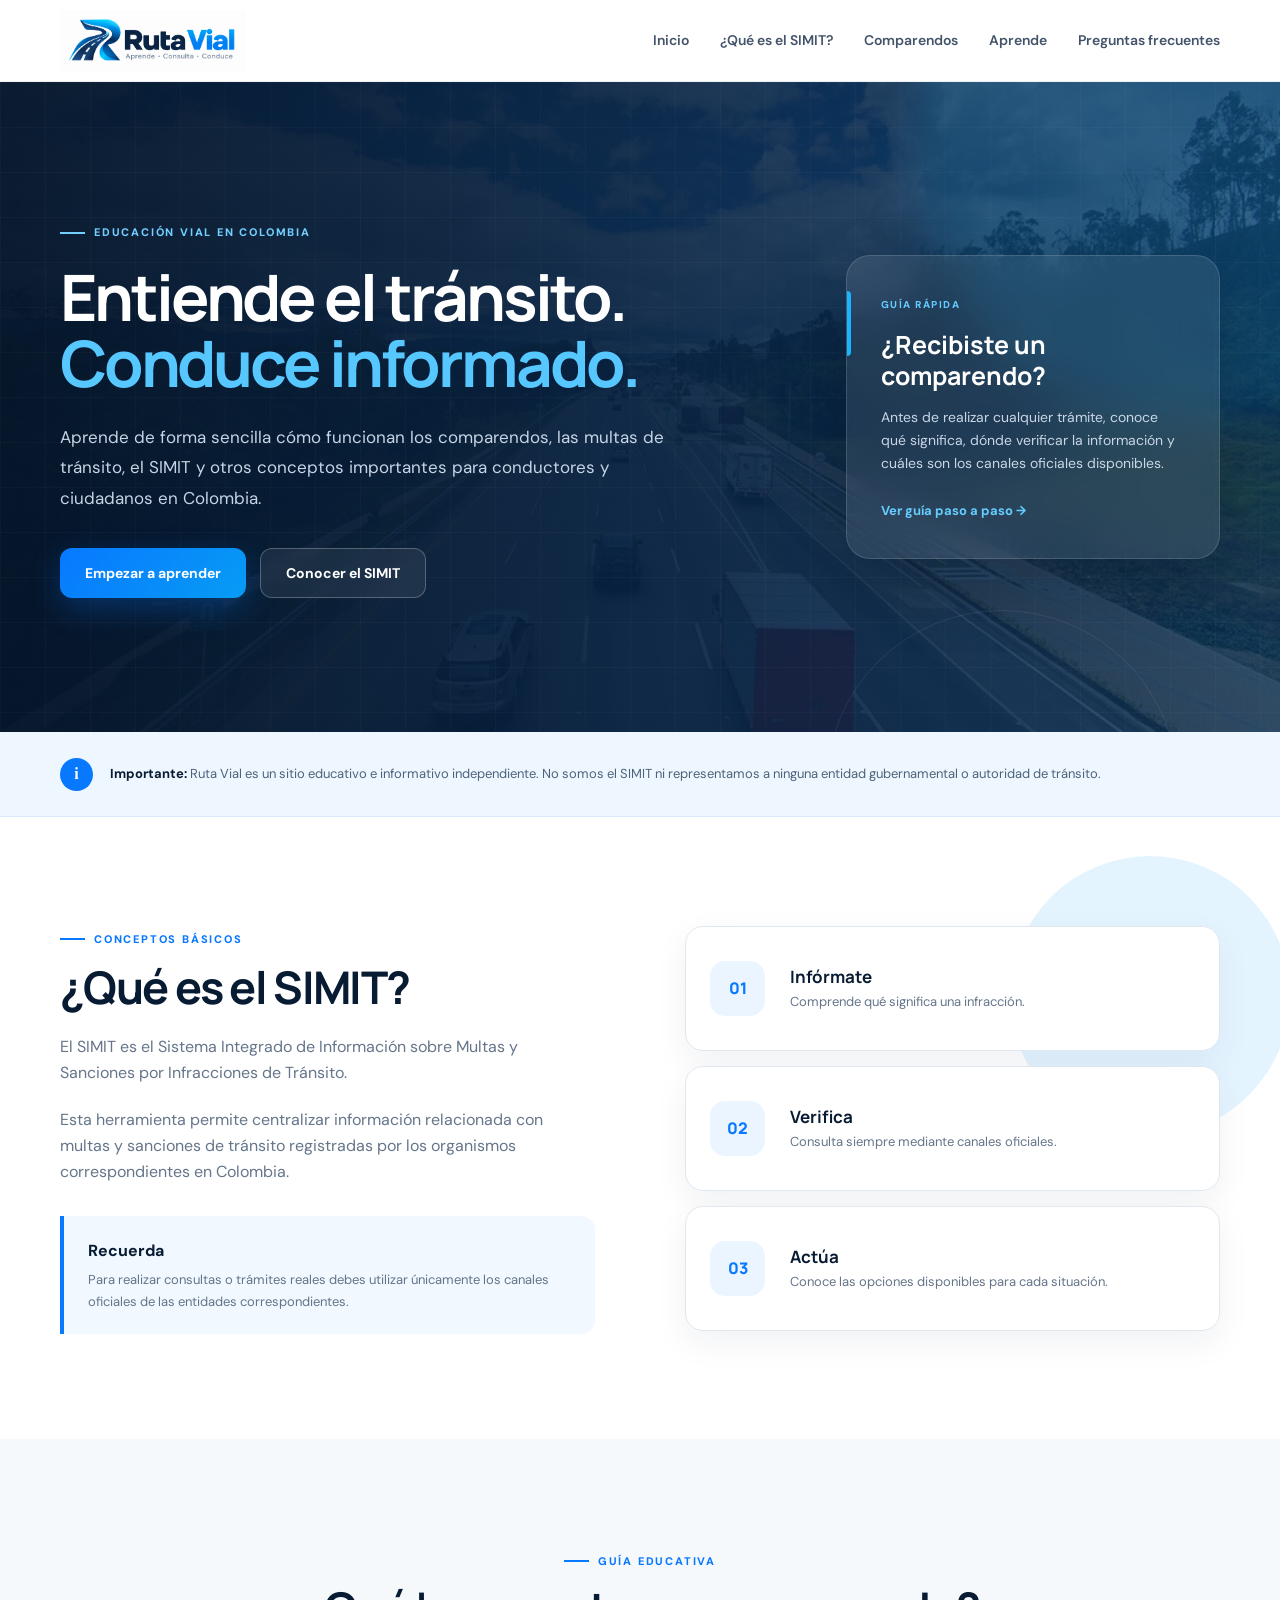
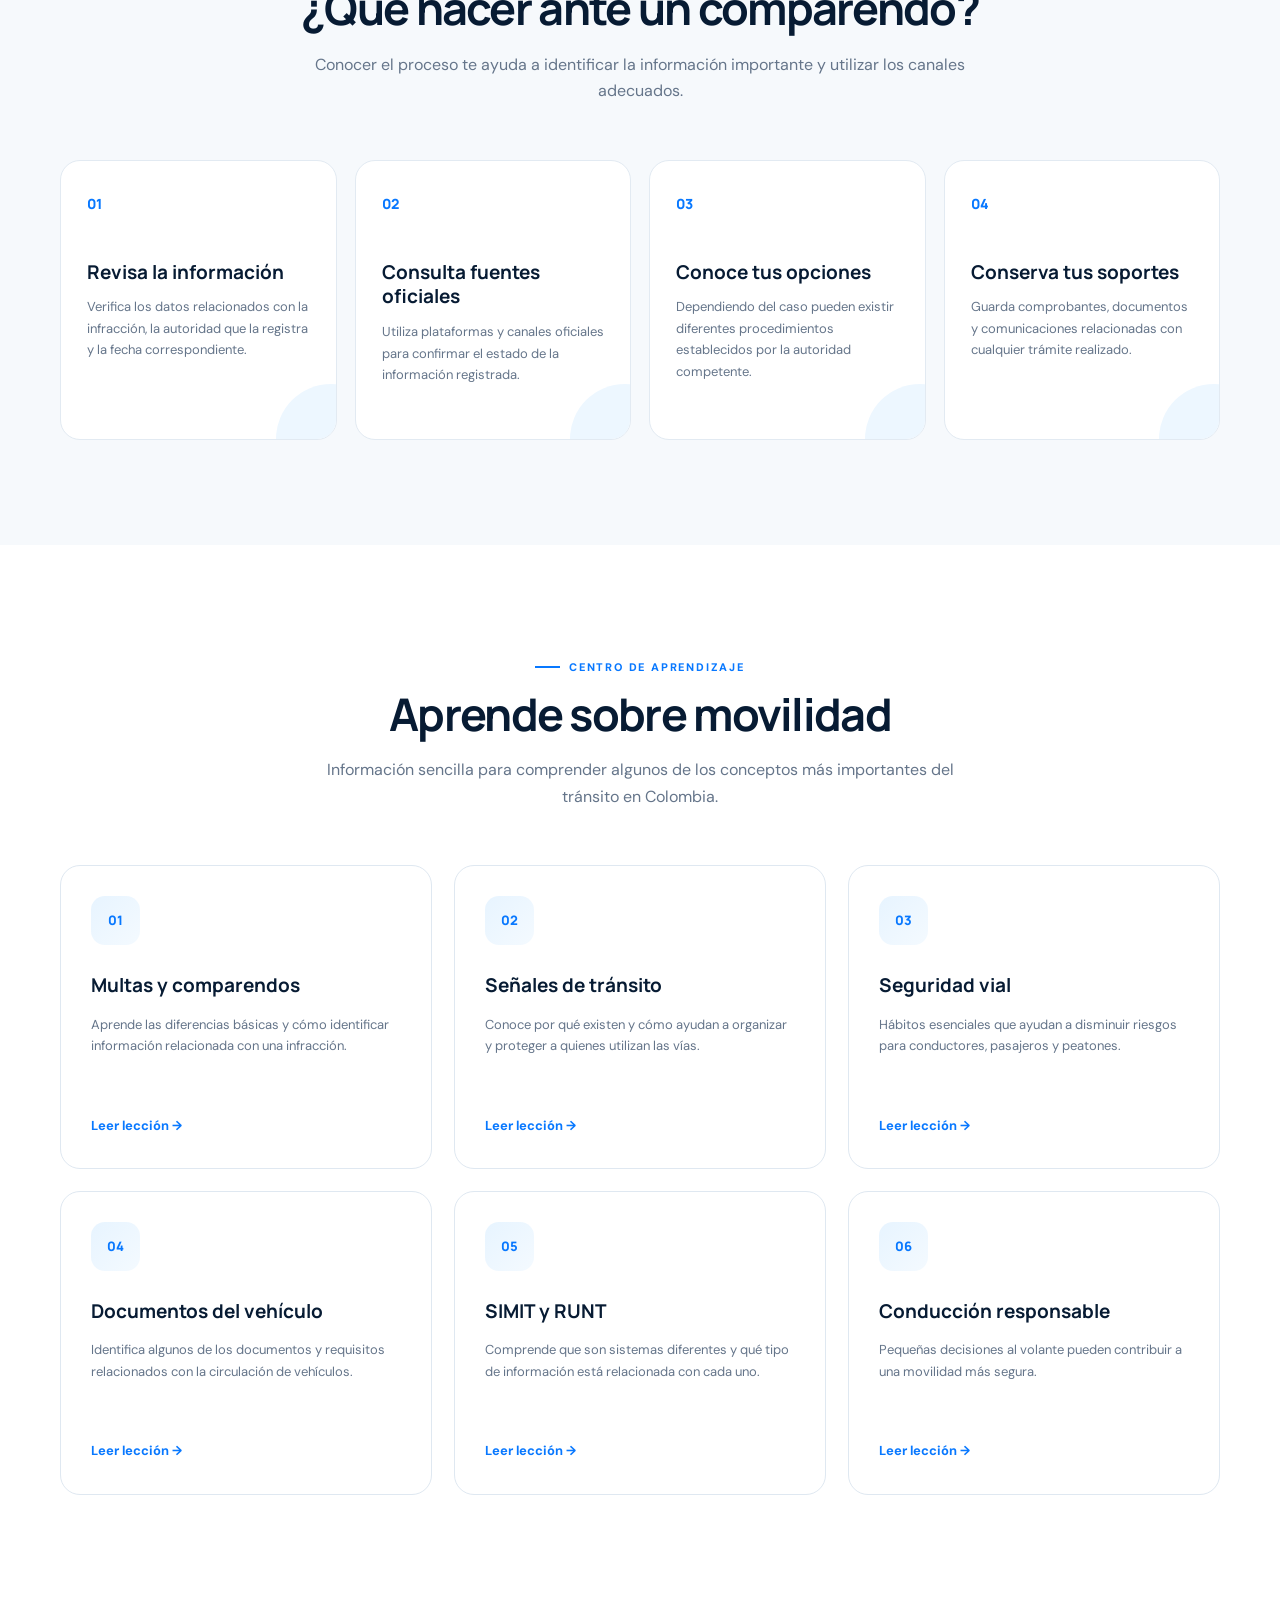
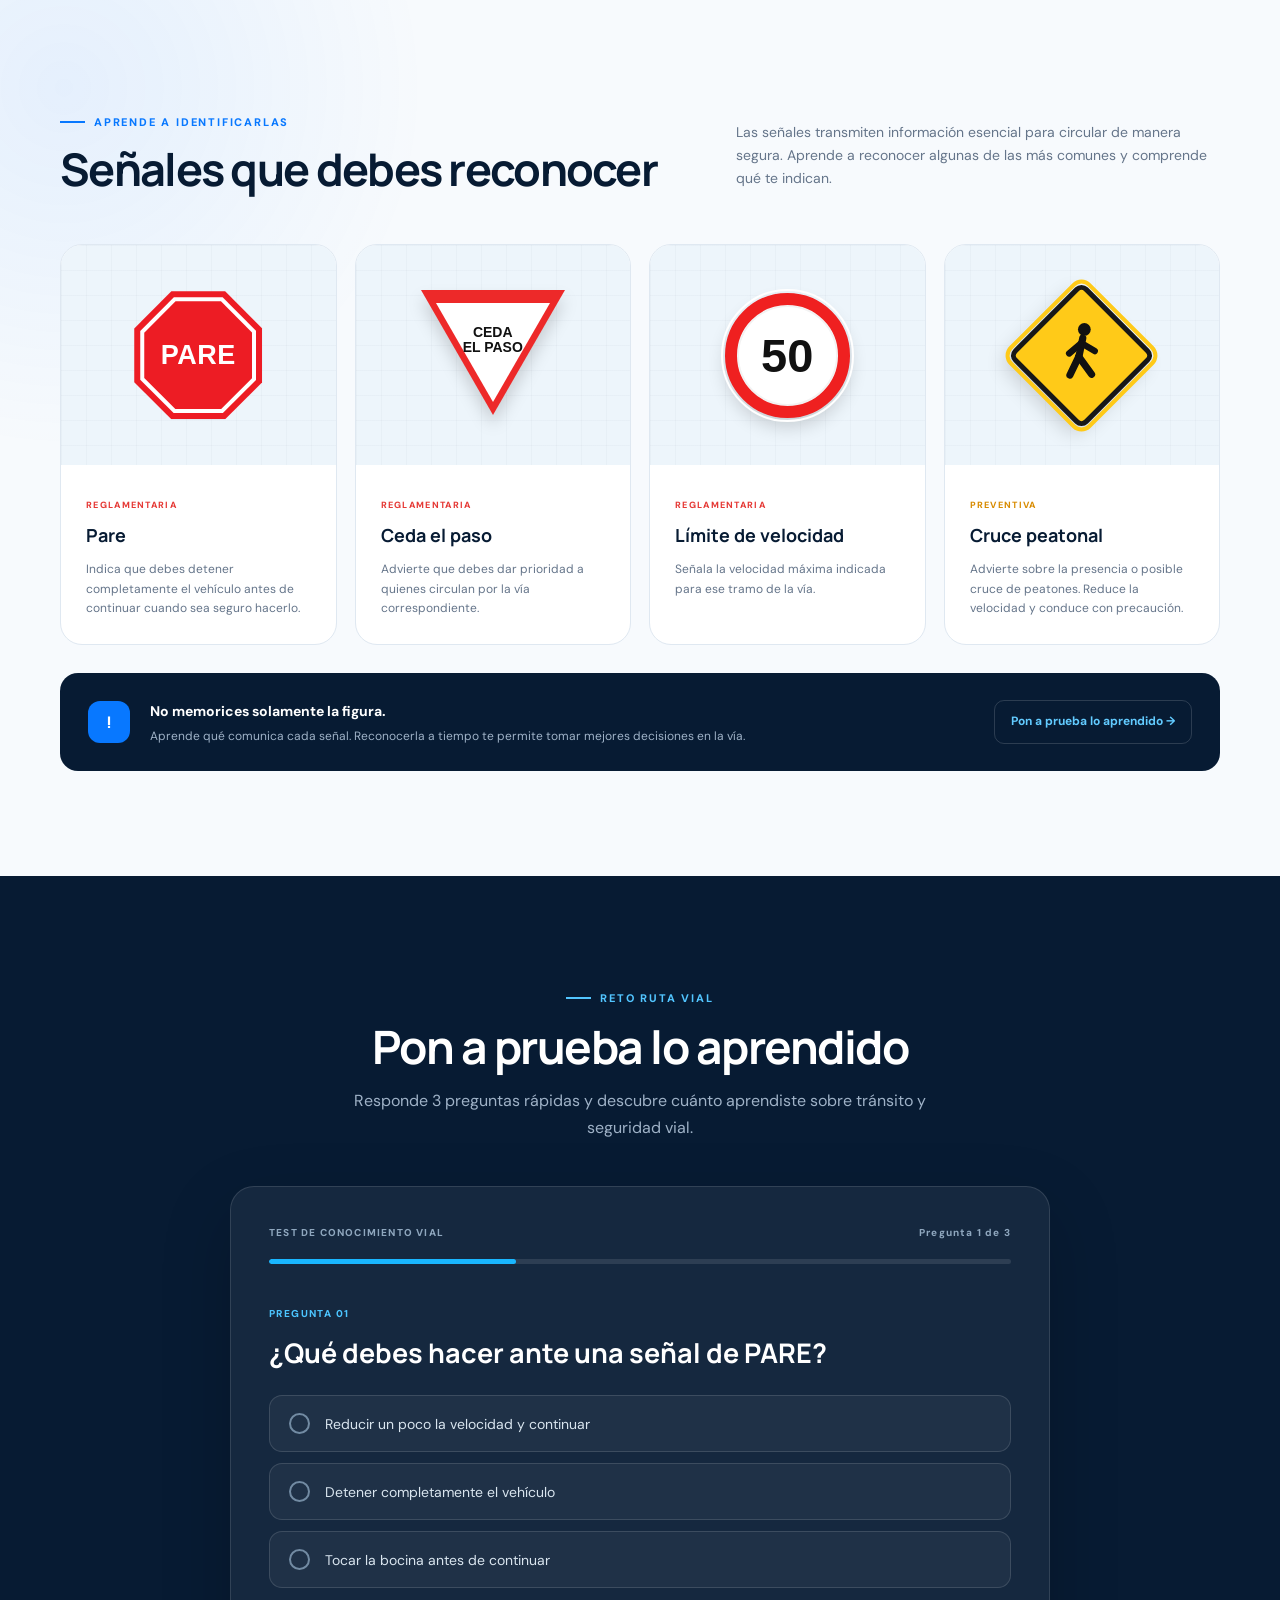
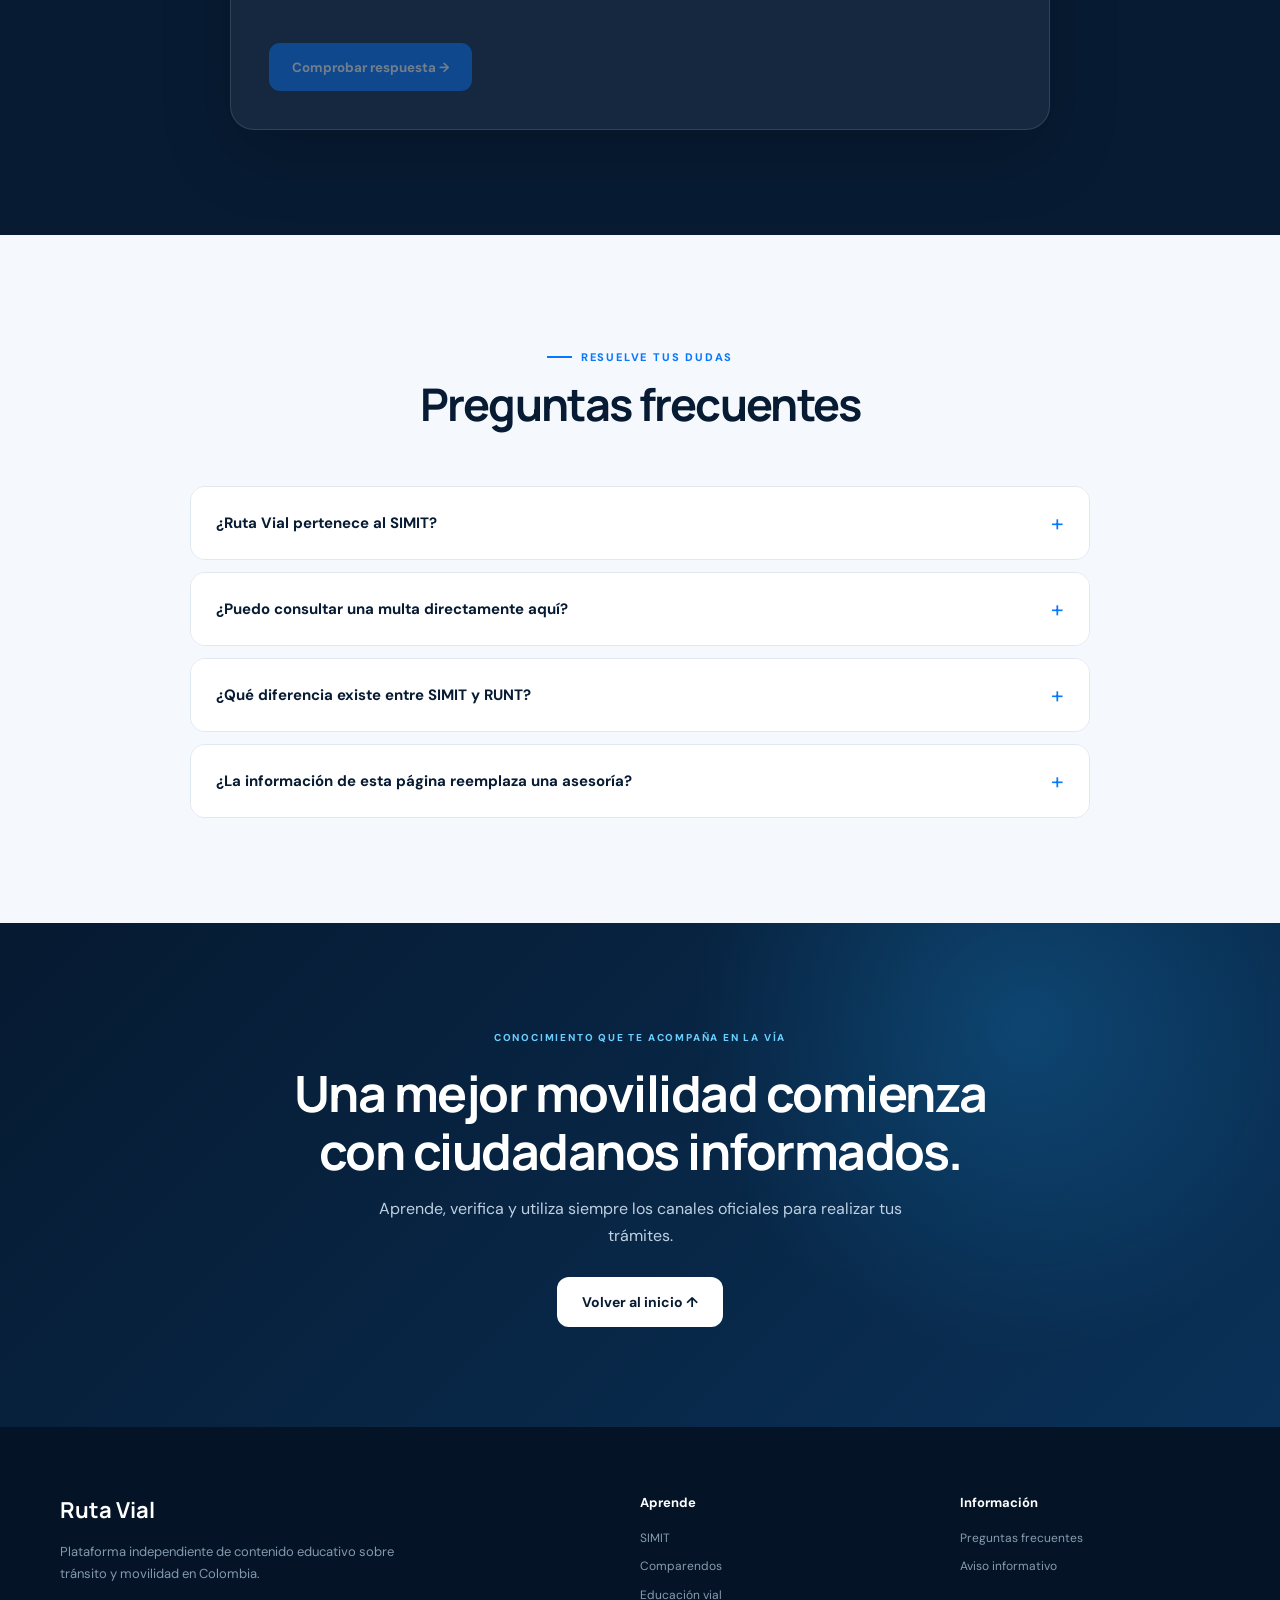
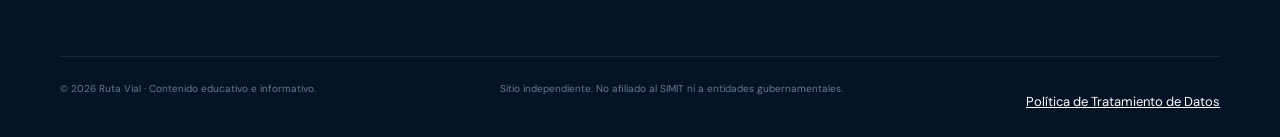
==== commit 4e936950: "Update index.html" ====
--- a/index.html
+++ b/index.html
@@ -799,7 +799,9 @@
             <p>
                 Sitio independiente. No afiliado al SIMIT ni a entidades gubernamentales.
             </p>
-
+            <a href="politica-datos.html" class="footer-politica">
+    Política de Tratamiento de Datos
+</a>
         </div>
 
     </footer>
@@ -838,4 +840,4 @@
     <script src="script.js"></script>
 
 </body>
-</html>+</html>
--- a/estilos.css
+++ b/estilos.css
@@ -2221,4 +2221,16 @@
     .quiz-next {
         width: 100%;
     }
-}+}
+.footer-politica {
+    display: inline-block;
+    margin-top: 10px;
+    color: inherit;
+    text-decoration: underline;
+    font-size: 13px;
+    transition: opacity .2s ease;
+}
+
+.footer-politica:hover {
+    opacity: .7;
+} 
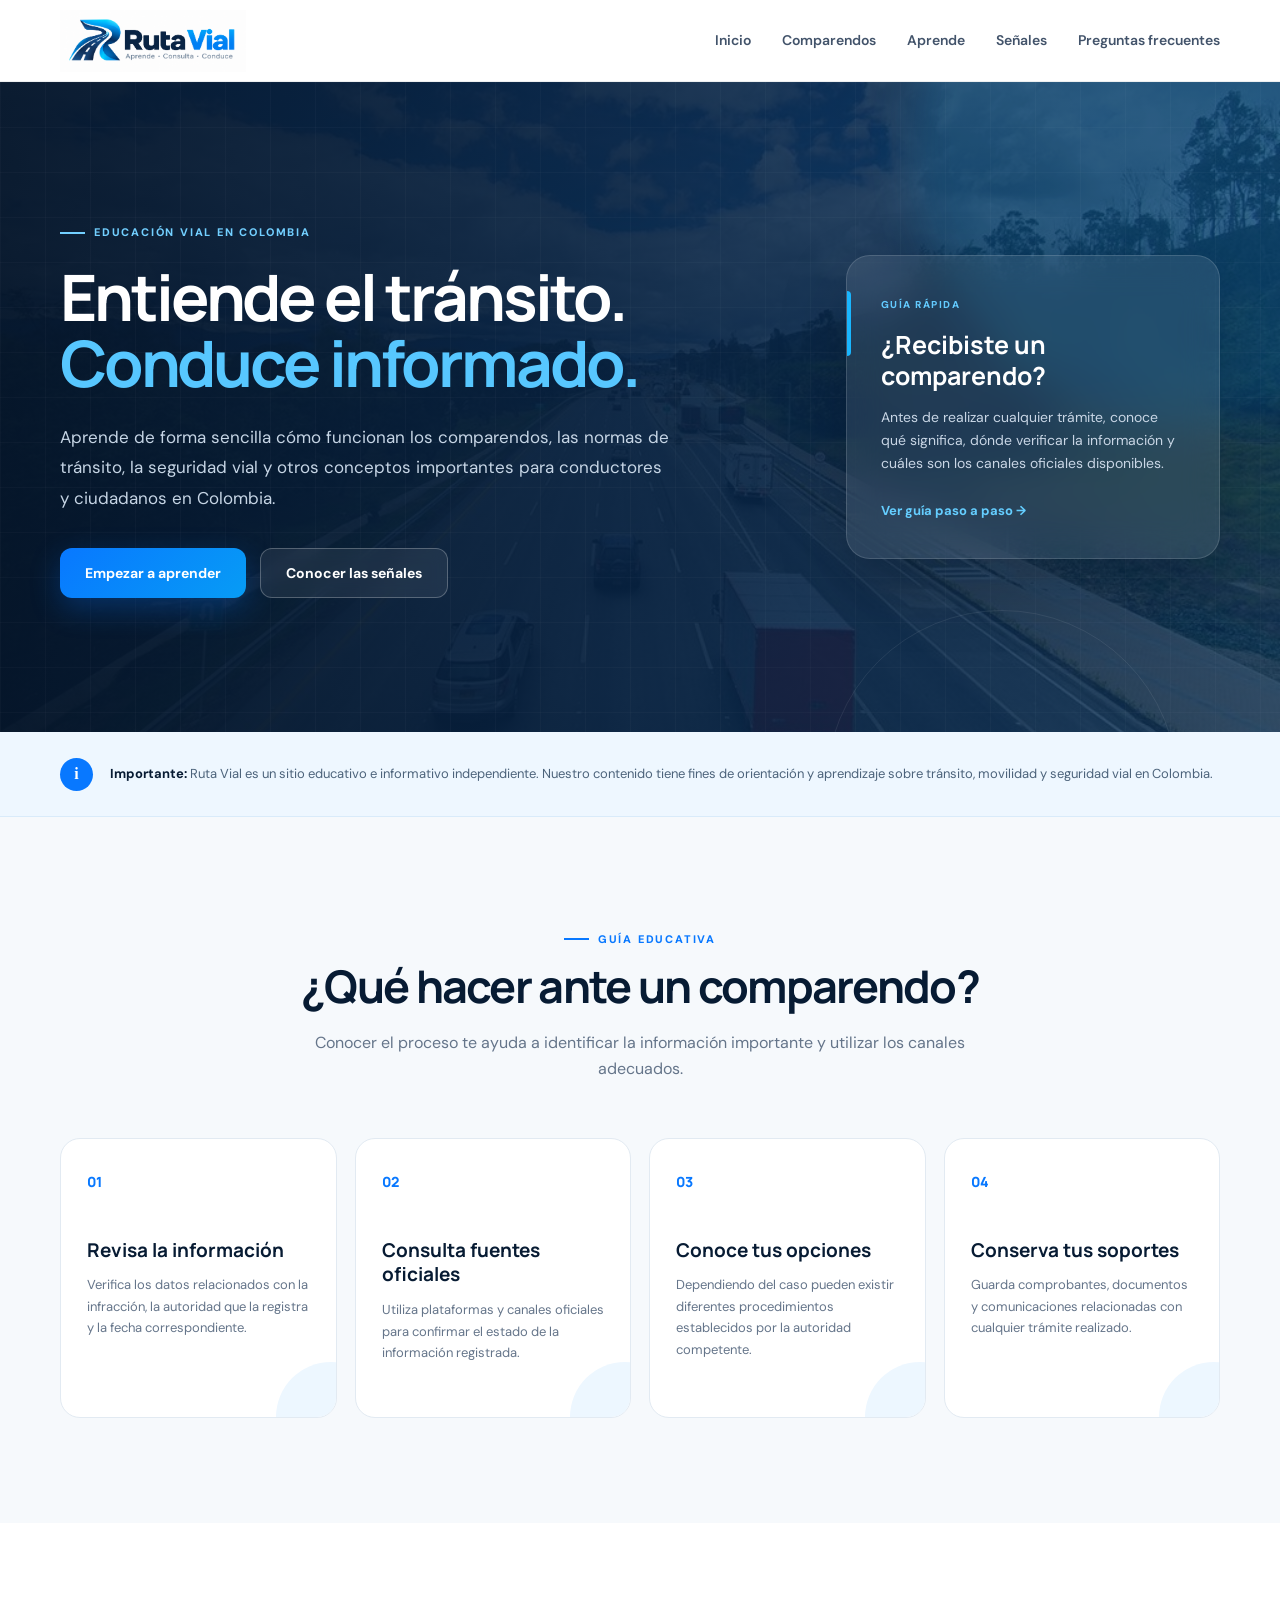
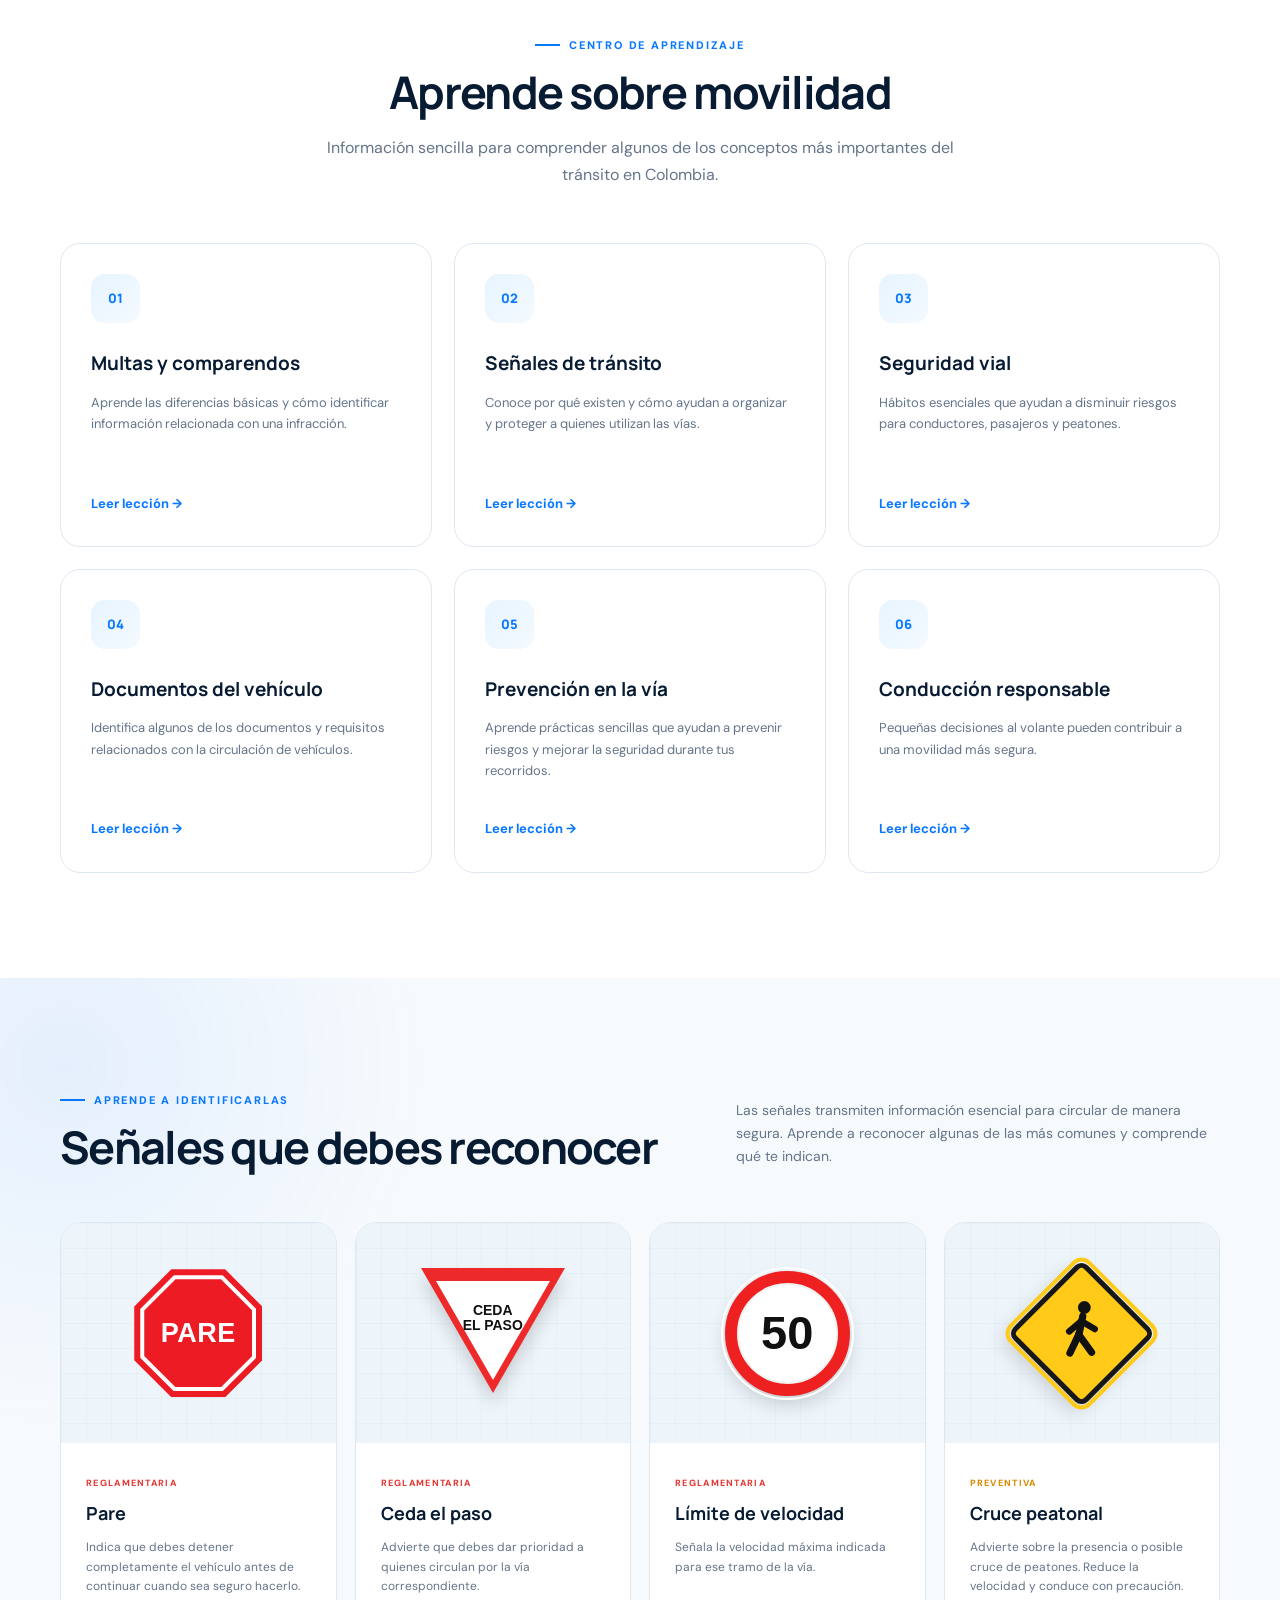
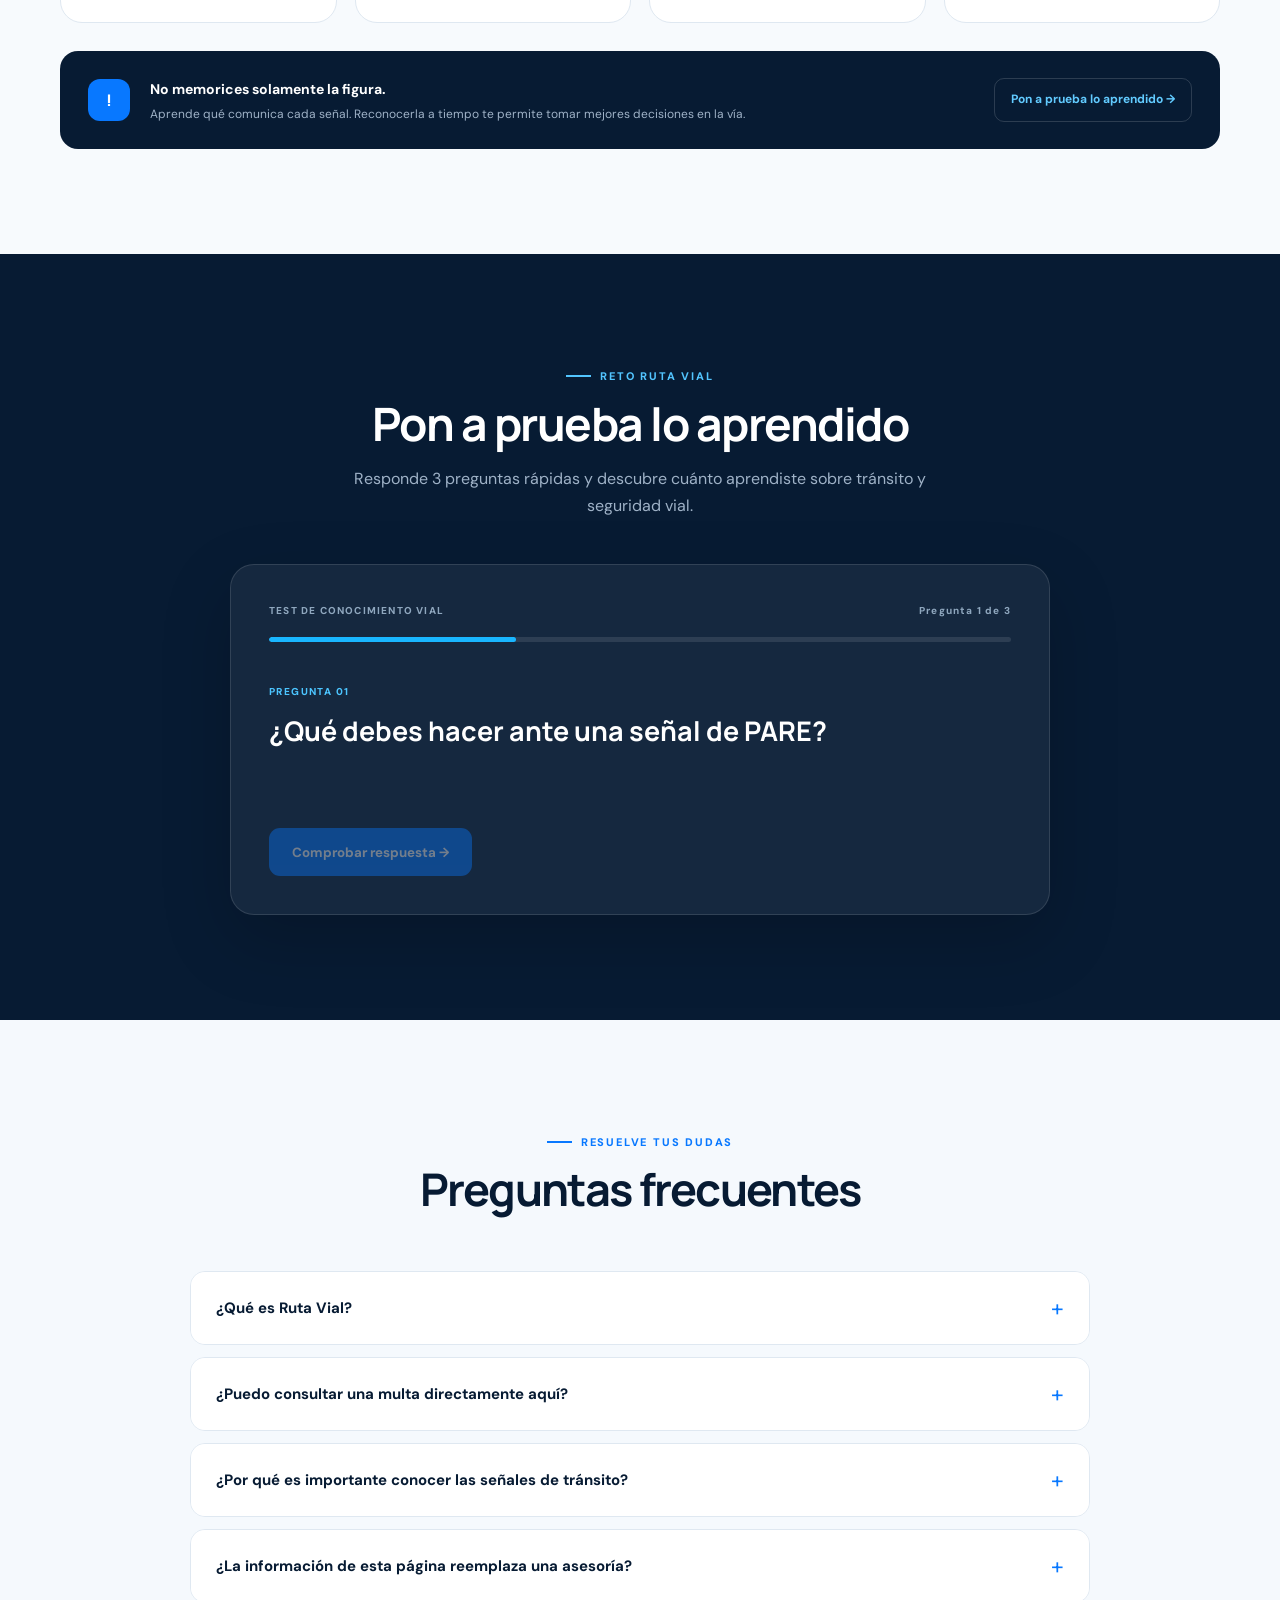
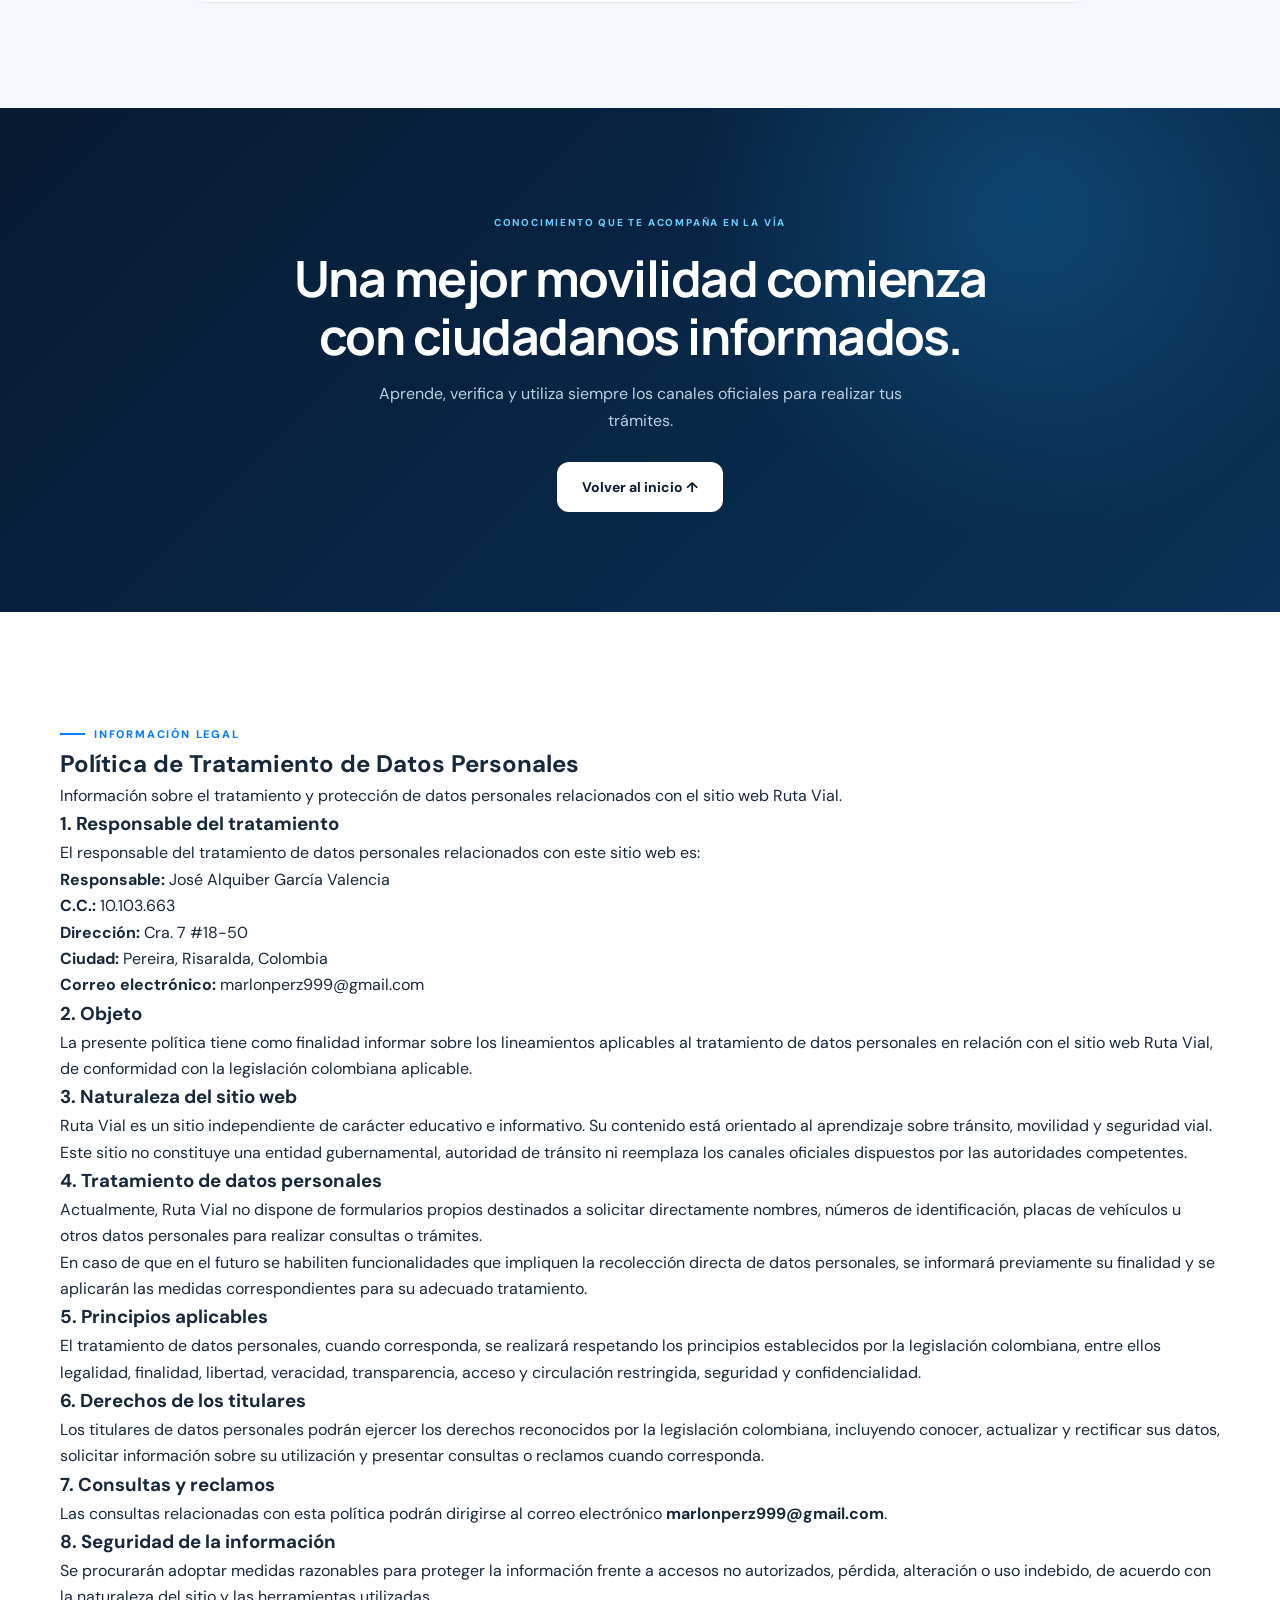
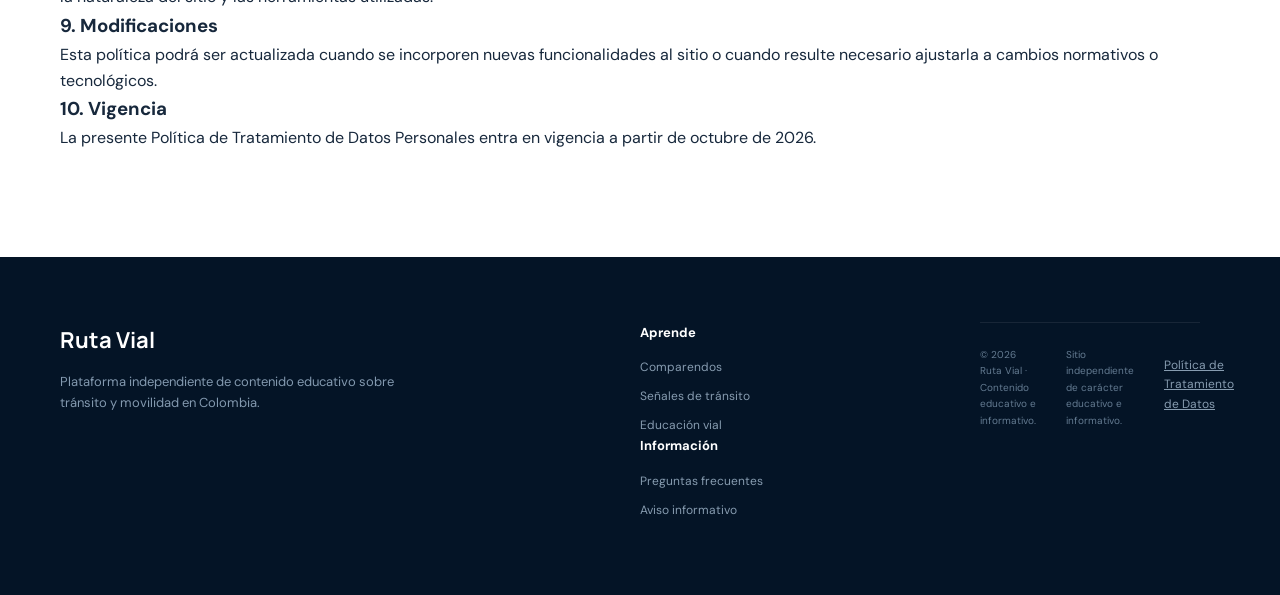
==== commit ec1b8fec: "Update index.html" ====
--- a/index.html
+++ b/index.html
@@ -26,13 +26,12 @@
             </a>
 
             <nav class="nav" id="nav">
-                <a href="#inicio">Inicio</a>
-                <a href="#simit">¿Qué es el SIMIT?</a>
-                <a href="#comparendos">Comparendos</a>
-                <a href="#aprende">Aprende</a>
-                <a href="#preguntas">Preguntas frecuentes</a>
-            </nav>
-
+    <a href="#inicio">Inicio</a>
+    <a href="#comparendos">Comparendos</a>
+    <a href="#aprende">Aprende</a>
+    <a href="#senales">Señales</a>
+    <a href="#preguntas">Preguntas frecuentes</a>
+</nav>
             <button class="menu-btn" id="menuBtn" aria-label="Abrir menú">
                 ☰
             </button>
@@ -63,21 +62,21 @@
                         <span>Conduce informado.</span>
                     </h1>
 
-                    <p>
-                        Aprende de forma sencilla cómo funcionan los comparendos,
-                        las multas de tránsito, el SIMIT y otros conceptos importantes
-                        para conductores y ciudadanos en Colombia.
-                    </p>
-
-                    <div class="hero-buttons">
-                        <a href="#aprende" class="btn btn-primary">
-                            Empezar a aprender
-                        </a>
-
-                        <a href="#simit" class="btn btn-secondary">
-                            Conocer el SIMIT
-                        </a>
-                    </div>
+                     <p>
+    Aprende de forma sencilla cómo funcionan los comparendos,
+    las normas de tránsito, la seguridad vial y otros conceptos importantes
+    para conductores y ciudadanos en Colombia.
+</p>
+
+<div class="hero-buttons">
+    <a href="#aprende" class="btn btn-primary">
+        Empezar a aprender
+    </a>
+
+    <a href="#senales" class="btn btn-secondary">
+        Conocer las señales
+    </a>
+</div>
 
                 </div>
 
@@ -113,80 +112,16 @@
                 <div class="notice-icon">i</div>
 
                 <p>
-                    <strong>Importante:</strong>
-                    Ruta Vial es un sitio educativo e informativo independiente.
-                    No somos el SIMIT ni representamos a ninguna entidad gubernamental
-                    o autoridad de tránsito.
-                </p>
+    <strong>Importante:</strong>
+    Ruta Vial es un sitio educativo e informativo independiente.
+    Nuestro contenido tiene fines de orientación y aprendizaje sobre
+    tránsito, movilidad y seguridad vial en Colombia.
+</p>
 
             </div>
         </section>
 
-
-        <!-- =========================
-             QUÉ ES EL SIMIT
-        ========================== -->
-        <section class="section simit-section" id="simit">
-
-            <div class="container two-columns">
-
-                <div class="section-text">
-
-                    <span class="section-tag">
-                        CONCEPTOS BÁSICOS
-                    </span>
-
-                    <h2>¿Qué es el SIMIT?</h2>
-
-                    <p>
-                        El SIMIT es el Sistema Integrado de Información sobre
-                        Multas y Sanciones por Infracciones de Tránsito.
-                    </p>
-
-                    <p>
-                        Esta herramienta permite centralizar información relacionada
-                        con multas y sanciones de tránsito registradas por los
-                        organismos correspondientes en Colombia.
-                    </p>
-
-                    <div class="info-box">
-                        <strong>Recuerda</strong>
-
-                        <p>
-                            Para realizar consultas o trámites reales debes utilizar
-                            únicamente los canales oficiales de las entidades
-                            correspondientes.
-                        </p>
-                    </div>
-
-                </div>
-
-
-                <div class="simit-visual">
-
-                    <div class="visual-card">
-                        <span>01</span>
-                        <h3>Infórmate</h3>
-                        <p>Comprende qué significa una infracción.</p>
-                    </div>
-
-                    <div class="visual-card">
-                        <span>02</span>
-                        <h3>Verifica</h3>
-                        <p>Consulta siempre mediante canales oficiales.</p>
-                    </div>
-
-                    <div class="visual-card">
-                        <span>03</span>
-                        <h3>Actúa</h3>
-                        <p>Conoce las opciones disponibles para cada situación.</p>
-                    </div>
-
-                </div>
-
-            </div>
-
-        </section>
+ 
 
 
         <!-- =========================
@@ -351,21 +286,20 @@
                     </article>
 
 
-                    <article class="learning-card">
-                        <div class="learning-icon">05</div>
-
-                        <h3>SIMIT y RUNT</h3>
-
-                        <p>
-                            Comprende que son sistemas diferentes y qué tipo
-                            de información está relacionada con cada uno.
-                        </p>
-
-                        <button class="learn-btn" data-topic="sistemas">
-                            Leer lección
-                        </button>
-                    </article>
-
+                     <article class="learning-card">
+    <div class="learning-icon">05</div>
+
+    <h3>Prevención en la vía</h3>
+
+    <p>
+        Aprende prácticas sencillas que ayudan a prevenir riesgos
+        y mejorar la seguridad durante tus recorridos.
+    </p>
+
+    <button class="learn-btn" data-topic="prevencion">
+        Leer lección
+    </button>
+</article>
 
                     <article class="learning-card">
                         <div class="learning-icon">06</div>
@@ -654,21 +588,20 @@
 
 
                 <div class="faq">
-
-                    <div class="faq-item">
-                        <button class="faq-question">
-                            ¿Ruta Vial pertenece al SIMIT?
-                            <span>+</span>
-                        </button>
-
-                        <div class="faq-answer">
-                            <p>
-                                No. Ruta Vial es un proyecto educativo independiente
-                                creado para explicar conceptos relacionados con
-                                tránsito y movilidad.
-                            </p>
-                        </div>
-                    </div>
+                     <div class="faq-item">
+    <button class="faq-question">
+        ¿Qué es Ruta Vial?
+        <span>+</span>
+    </button>
+
+    <div class="faq-answer">
+        <p>
+            Ruta Vial es un proyecto educativo independiente
+            creado para explicar conceptos relacionados con
+            tránsito, movilidad y seguridad vial.
+        </p>
+    </div>
+</div>
 
 
                     <div class="faq-item">
@@ -688,22 +621,20 @@
                     </div>
 
 
-                    <div class="faq-item">
-                        <button class="faq-question">
-                            ¿Qué diferencia existe entre SIMIT y RUNT?
-                            <span>+</span>
-                        </button>
-
-                        <div class="faq-answer">
-                            <p>
-                                Son sistemas diferentes. El SIMIT está relacionado
-                                con información sobre multas y sanciones de tránsito,
-                                mientras que el RUNT integra distintos registros
-                                relacionados con tránsito y transporte.
-                            </p>
-                        </div>
-                    </div>
-
+                     <div class="faq-item">
+    <button class="faq-question">
+        ¿Por qué es importante conocer las señales de tránsito?
+        <span>+</span>
+    </button>
+
+    <div class="faq-answer">
+        <p>
+            Las señales permiten identificar advertencias, restricciones
+            e indicaciones importantes para circular de manera más segura
+            y tomar mejores decisiones en la vía.
+        </p>
+    </div>
+</div>
 
                     <div class="faq-item">
                         <button class="faq-question">
@@ -753,7 +684,121 @@
             </div>
 
         </section>
-
+            <!-- =========================
+     POLÍTICA DE TRATAMIENTO DE DATOS
+========================== -->
+<section class="section politica-section" id="politica-datos">
+
+    <div class="container politica-container">
+
+        <div class="politica-header">
+            <span class="section-tag">INFORMACIÓN LEGAL</span>
+            <h2>Política de Tratamiento de Datos Personales</h2>
+            <p>
+                Información sobre el tratamiento y protección de datos personales
+                relacionados con el sitio web Ruta Vial.
+            </p>
+        </div>
+
+        <div class="politica-content">
+
+            <h3>1. Responsable del tratamiento</h3>
+            <p>
+                El responsable del tratamiento de datos personales relacionados
+                con este sitio web es:
+            </p>
+
+            <div class="politica-datos">
+                <p><strong>Responsable:</strong> José Alquiber García Valencia</p>
+                <p><strong>C.C.:</strong> 10.103.663</p>
+                <p><strong>Dirección:</strong> Cra. 7 #18-50</p>
+                <p><strong>Ciudad:</strong> Pereira, Risaralda, Colombia</p>
+                <p><strong>Correo electrónico:</strong> marlonperz999@gmail.com</p>
+            </div>
+
+            <h3>2. Objeto</h3>
+            <p>
+                La presente política tiene como finalidad informar sobre los
+                lineamientos aplicables al tratamiento de datos personales en
+                relación con el sitio web Ruta Vial, de conformidad con la
+                legislación colombiana aplicable.
+            </p>
+
+            <h3>3. Naturaleza del sitio web</h3>
+            <p>
+                Ruta Vial es un sitio independiente de carácter educativo e
+                informativo. Su contenido está orientado al aprendizaje sobre
+                tránsito, movilidad y seguridad vial.
+            </p>
+
+            <p>
+                Este sitio no constituye una entidad gubernamental, autoridad
+                de tránsito ni reemplaza los canales oficiales dispuestos por
+                las autoridades competentes.
+            </p>
+
+            <h3>4. Tratamiento de datos personales</h3>
+            <p>
+                Actualmente, Ruta Vial no dispone de formularios propios destinados
+                a solicitar directamente nombres, números de identificación,
+                placas de vehículos u otros datos personales para realizar consultas
+                o trámites.
+            </p>
+
+            <p>
+                En caso de que en el futuro se habiliten funcionalidades que
+                impliquen la recolección directa de datos personales, se informará
+                previamente su finalidad y se aplicarán las medidas correspondientes
+                para su adecuado tratamiento.
+            </p>
+
+            <h3>5. Principios aplicables</h3>
+            <p>
+                El tratamiento de datos personales, cuando corresponda, se realizará
+                respetando los principios establecidos por la legislación colombiana,
+                entre ellos legalidad, finalidad, libertad, veracidad, transparencia,
+                acceso y circulación restringida, seguridad y confidencialidad.
+            </p>
+
+            <h3>6. Derechos de los titulares</h3>
+            <p>
+                Los titulares de datos personales podrán ejercer los derechos
+                reconocidos por la legislación colombiana, incluyendo conocer,
+                actualizar y rectificar sus datos, solicitar información sobre
+                su utilización y presentar consultas o reclamos cuando corresponda.
+            </p>
+
+            <h3>7. Consultas y reclamos</h3>
+            <p>
+                Las consultas relacionadas con esta política podrán dirigirse al
+                correo electrónico <strong>marlonperz999@gmail.com</strong>.
+            </p>
+
+            <h3>8. Seguridad de la información</h3>
+            <p>
+                Se procurarán adoptar medidas razonables para proteger la información
+                frente a accesos no autorizados, pérdida, alteración o uso indebido,
+                de acuerdo con la naturaleza del sitio y las herramientas utilizadas.
+            </p>
+
+            <h3>9. Modificaciones</h3>
+            <p>
+                Esta política podrá ser actualizada cuando se incorporen nuevas
+                funcionalidades al sitio o cuando resulte necesario ajustarla a
+                cambios normativos o tecnológicos.
+            </p>
+
+            <h3>10. Vigencia</h3>
+            <p>
+                La presente Política de Tratamiento de Datos Personales entra en
+                vigencia a partir de octubre de 2026.
+            </p>
+
+        </div>
+
+    </div>
+
+</section>
     </main>
 
 
@@ -774,12 +819,11 @@
             </div>
 
             <div>
-                <h4>Aprende</h4>
-
-                <a href="#simit">SIMIT</a>
-                <a href="#comparendos">Comparendos</a>
-                <a href="#aprende">Educación vial</a>
-            </div>
+                 <h4>Aprende</h4>
+
+<a href="#comparendos">Comparendos</a>
+<a href="#senales">Señales de tránsito</a>
+<a href="#aprende">Educación vial</a>
 
             <div>
                 <h4>Información</h4>
@@ -796,10 +840,10 @@
                 © 2026 Ruta Vial · Contenido educativo e informativo.
             </p>
 
-            <p>
-                Sitio independiente. No afiliado al SIMIT ni a entidades gubernamentales.
-            </p>
-            <a href="politica-datos.html" class="footer-politica">
+             <p>
+    Sitio independiente de carácter educativo e informativo.
+</p>
+             <a href="#politica-datos" class="footer-politica">
     Política de Tratamiento de Datos
 </a>
         </div>
